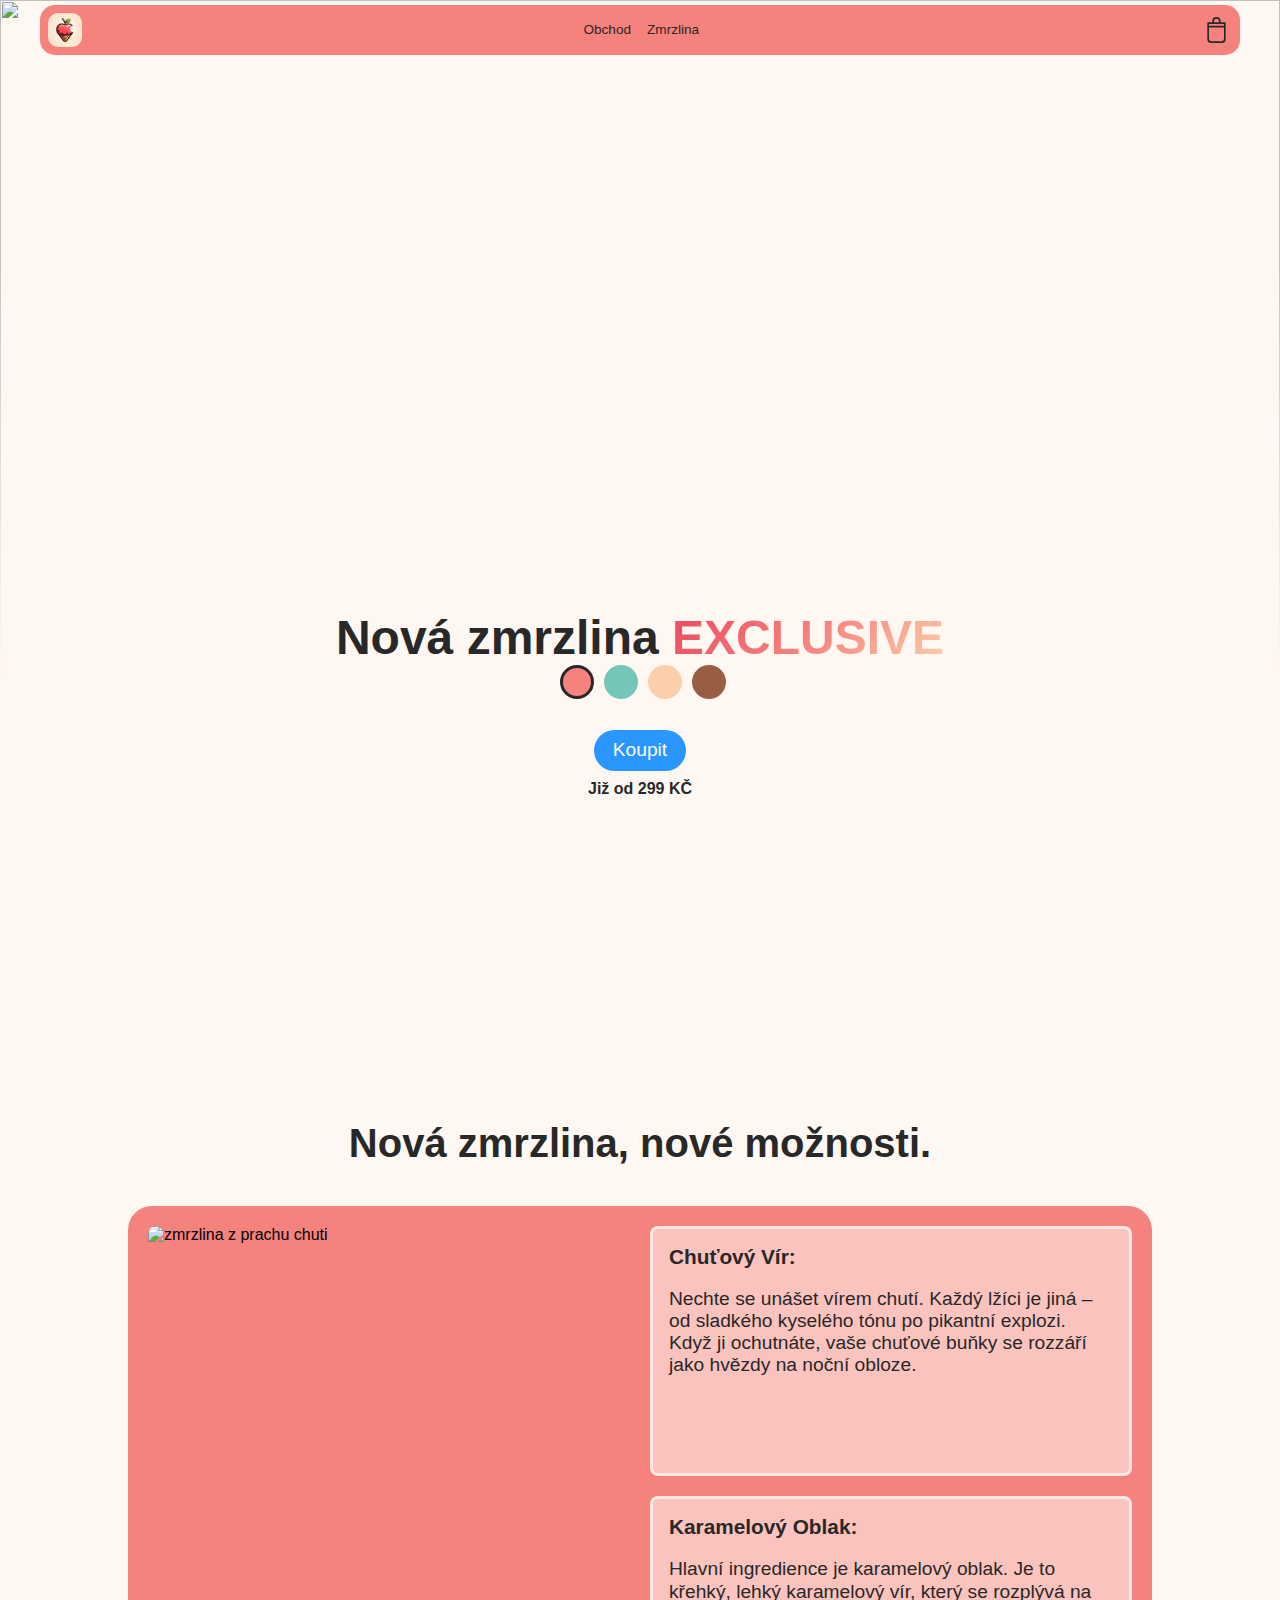
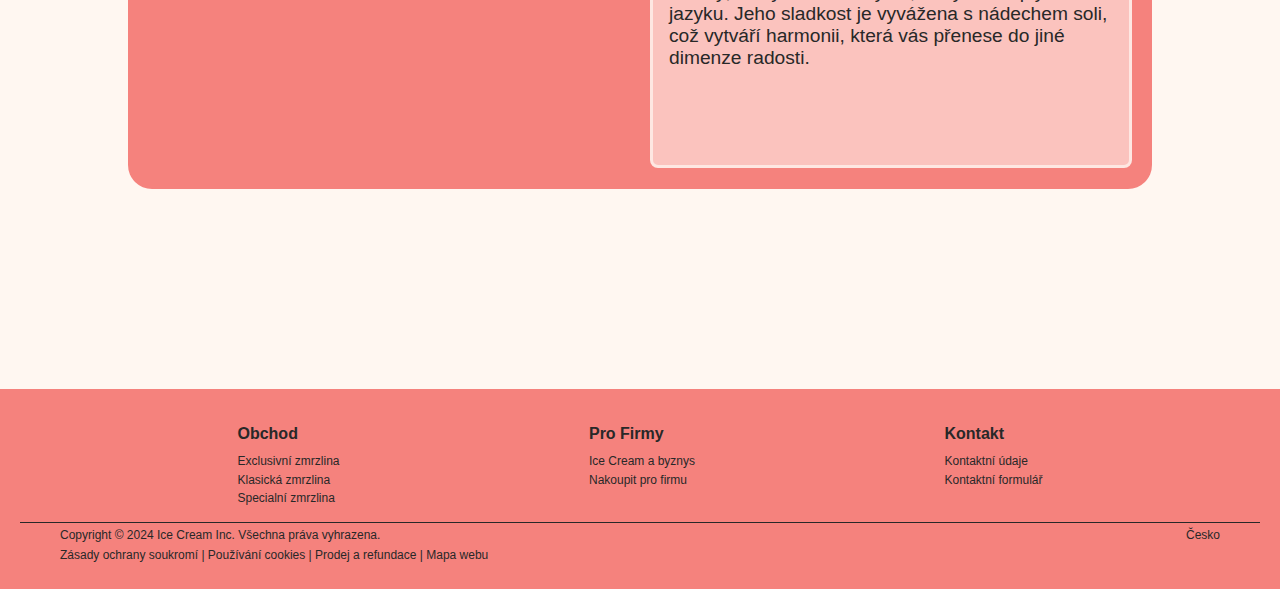
==== exclusive.html @ 35b0f3c0 "1.5" ====
<!DOCTYPE html>
<html lang="cs">
<head>
    <meta charset="UTF-8">
    <meta name="viewport" content="width=device-width, initial-scale=1.0">
    <title>Domů | Exclusive</title>

    <link rel="stylesheet" href="./style/normalize.css">
    <link rel="stylesheet" href="./style/my_normalize.css">
    <link rel="stylesheet" href="./style/typography.css">
    <link rel="stylesheet" href="./style/layout.css">
    <link rel="stylesheet" href="./style/colors.css">
    <link rel="stylesheet" href="./style/icons.css">
    <link rel="stylesheet" href="./style/landing.css">

</head>
<body>
    <nav>
        <menu>
            <li class="nav__li--1x1"><a href="index.html" class="logo">
                <img src="./imgs/logo.svg" alt="Logo">
            </a></li>
            <li class="menu__middle">
                <a class="btn" href="./obchod.html">Obchod</a>
                <a class="btn" href="#">Zmrzlina</a>
            </li>
            <li class="nav__li--1x1 nav__cart"><img src="./imgs/shopping-cart.svg" alt="Nákupní košík"></li>
        </menu>
    </nav>
    <header class="exclusive__header">
        <picture>
            <source srcset="./imgs/exclusive_jahoda.webp 600w, ./imgs/exclusive_jahoda_up.webp 1200w" type="image/webp">
            <source srcset="./imgs/exclusive_jahoda.jpg 600w" type="image/jpeg">
            <img class="exclusive__header__img img--responsive img--height exclusive__header__img--orange" src="./imgs/exclusive_jahoda_up.jpg">
        </picture>
        <picture>
            <source srcset="./imgs/exclusive_boruvka.webp 600w, ./imgs/exclusive_boruvka_up.webp 1200w" type="image/webp">
            <source srcset="./imgs/exclusive_boruvka.jpg 600w" type="image/jpeg">
            <img class="exclusive__header__img img--responsive img--height exclusive__header__img--blue" src="./imgs/exclusive_boruvka_up.jpg">
        </picture>
        <picture>
            <source srcset="./imgs/exclusive_v.webp 600w, ./imgs/exclusive_vanilka_up.webp 1200w" type="image/webp">
            <source srcset="./imgs/exclusive_vanilka.jpg 600w" type="image/jpeg">
            <img class="exclusive__header__img img--responsive img--height exclusive__header__img--yellow" src="./imgs/exclusive_vanilka_up.jpg">
        </picture>
        <picture>
            <source srcset="./imgs/exclusive_coko.webp 600w, ./imgs/exclusive_coko_up.webp 1200w" type="image/webp">
            <source srcset="./imgs/exclusive_coko.jpg 600w" type="image/jpeg">
            <img class="exclusive__header__img img--responsive img--height exclusive__header__img--brown" src="./imgs/exclusive_coko_up.jpg">
        </picture>
        <div class="exclusive__header__nadpis">
            <h1>Nová zmrzlina <strong class="strong--exlusive">EXCLUSIVE</strong></h1>
            <div class="collor-selector">
                <label class="exclusive__collor-selector__item">
                    <input class="input--hidden exclusive__collor-selector__selector" type="radio" name="color" value="orange" checked>
                    <span class="exclusive__collor-selector--collor exclusive__collor-selector--orange">Barva</span>
                </label>
                <label class="exclusive__collor-selector__item">
                    <input class="input--hidden exclusive__collor-selector__selector" type="radio" name="color" value="blue">
                    <span class="exclusive__collor-selector--collor exclusive__collor-selector--blue">Barva</span>
                </label>
                <label class="exclusive__collor-selector__item">
                    <input class="input--hidden exclusive__collor-selector__selector" type="radio" name="color" value="yellow">
                    <span class="exclusive__collor-selector--collor exclusive__collor-selector--yellow">Barva</span>
                </label>
                <label class="exclusive__collor-selector__item">
                    <input class="input--hidden exclusive__collor-selector__selector" type="radio" name="color" value="brown">
                    <span class="exclusive__collor-selector--collor exclusive__collor-selector--brown">Barva</span>
                </label>
            </div>
            <a class="btn btn--product" href="./obchod.html#exclusive">Koupit</a>
            <p><strong>Již od 299 KČ</strong></p>
        </div>
    </header>
    <main class="exclusive__main">
        <section class="exclusive__main__section">
            <h2 class="nadpis--center nadpis--2_5rem">Nová zmrzlina, nové možnosti.</h2>
            <div class="grid exclusive__section__grid">
                <picture class="grid-item--height2 exclusive__section__grid-item">
                    <source srcset="./imgs/flavor512.webp 1000w, ./imgs/flavor1K.webp 2000w" type="image/webp">
                    <source srcset="./imgs/flavor512.jpg 1000w" type="image/jpeg">
                    <img class="img--responsive img--height" src="./imgs/flavor1K.jpg" alt="zmrzlina z prachu chuti">
                </picture>
                <div class="exclusive__section__grid-item">
                    <h3>Chuťový Vír:</h3>
                    <p>Nechte se unášet vírem chutí. Každý lžíci je jiná – od sladkého kyselého tónu po pikantní explozi. Když ji ochutnáte, vaše chuťové buňky se rozzáří jako hvězdy na noční obloze.</p>
                </div>
                <div class="exclusive__section__grid-item">
                    <h3>Karamelový Oblak:</h3>
                    <p>Hlavní ingredience je karamelový oblak. Je to křehký, lehký karamelový vír, který se rozplývá na jazyku. Jeho sladkost je vyvážena s nádechem soli, což vytváří harmonii, která vás přenese do jiné dimenze radosti.</p>
                </div>
            </div>
        </section>
    </main>
    <footer>
        <div class="footer__menu">
            <ul class="footer__menu__list">
                <li><h4>Obchod</h4></li>
                <li><a href="./obchod.html#exclusive">Exclusivní zmrzlina</a></li>
                <li><a href="./obchod.html#klasika">Klasická zmrzlina</a></li>
                <li><a href="./obchod.html#special">Specialní zmrzlina</a></li>
            </ul>
            <ul class="footer__menu__list">
                <li><h4>Pro Firmy</h4></li>
                <li><a href="#">Ice Cream a byznys</a></li>
                <li><a href="#">Nakoupit pro firmu</a></li>
            </ul>
            <ul class="footer__menu__list">
                <li><h4>Kontakt</h4></li>
                <li><a href="./kontakt.html#kon-info">Kontaktní údaje</a></li>
                <li><a href="./kontakt.html#kon-folmular">Kontaktní formulář</a></li>
            </ul>
        </div>
        <div class="footer__bottom">
            <div>
                <p>Copyright © 2024 Ice Cream Inc. Všechna práva vyhrazena.</p>
                <p>Zásady ochrany soukromí  |  Používání cookies  |  Prodej a refundace  |  Mapa webu </p>
            </div>
            <div>
                <p>Česko</p>
            </div>
        </div>
    </footer>
</body>
</html>
---- style/typography.css ----
h1, .nadpis--hlavni {
    font-size: 3rem;
}

h2, .podnadpis, .nadpis{
    font-size: 1.75rem;
}

.nadpis--2_5rem {
    font-size: 2.5rem;
}

.nadpis, .nadpis--hlavni, .nadnadpis {
    font-weight: bold;
}

h4 {
    margin: 0em 0em 0.5em 0em;
    font-size: max(0.9rem, 16px);
}

nav a {
    font-size: 0.85rem;
}

.card__items h1, .card__items p{
    text-align: center;
}

.odkazy a{
    font-size: 1.2rem;
}

a.btn--product{
    font-size: 1.2rem;
}

a.btn--product + p{
    margin: 0;
}

footer a, footer p{
    font-size: max(0.7rem, 12px);
}

.exclusive__section__grid-item h3 {
    font-size: calc(130%);
}

.exclusive__section__grid-item p {
    font-size: calc(120%);
}


@media only screen and (max-width: 850px) {
    .nadpis--hlavni {
        font-size: 2.75rem;
    }

    .nadpis--hlavni + .podnadpis{
        font-size: 1.50rem;
    }

    .nadpis--2_5rem {
        font-size: 2rem;
    }

}

@media only screen and (max-width: 800px) {
    h1 {
        font-size: 2.75rem;
    }

    .nadpis {
        font-size: 1.75rem;
    }
    
    .podnadpis{
        font-size: 1.25rem;
    }
}

@media only screen and (max-width: 400px) {
    h1, .nadpis--hlavni {
        font-size: 2.25rem;
    }

    .nadpis {
        font-size: 1.60rem;
    }
    
    .podnadpis{
        font-size: 1.15rem;
    }

    .odkazy a{
        font-size: 1rem;
    }
}

@media only screen and (min-width: 1440px) {
    :root{
        font-size: calc(16px + 0.2vw);
    }
    .nadpis {
        font-size: 2.15rem;
    }
    .nadpis--shop {
        font-size: 1.60rem;
    }

}

@media only screen and (min-width: 2000px) {
    :root{
        font-size: calc(16px + 0.4vw);
    }

}
---- style/layout.css ----
body { 
    margin: 0px;
    display: grid;
    grid-template-columns: 1fr;
    gap: 1.25rem;
    overflow: visible;
}



/*--------------------Grid----------------------*/
.grid {
    display: grid;
    grid-template-columns: repeat(2, 1fr);
    gap: 1.25rem;
}

.grid-item--1x1, .grid-item--1x1 picture img{
    aspect-ratio: 1 / 1;
}

.grid-item--width2 {
    grid-column: span 2;
    height: 80vh;
    max-height: calc((100vw - 60px)/2);
}

.grid-item--height2 {
    grid-row: span 2;
}

@media only screen and (max-width: 800px) {
    .grid-item--width2 {
        max-height: calc((100vw - 60px)/1);
        height: 75vh;
    }

}

@media only screen and (max-width: 600px) {
    .grid {
        grid-template-columns: 1fr;
    }

    .grid-item--width2 {
        grid-column: span 1;
        height: 75vh;
        max-height: calc((100vw - 60px)*2);
    }

}



/*-----input--------*/
.input--hidden {
    display: none;
}



/*----------------a.btn------------------*/
a.btn {
    display: block;
}

a.btn--product{
    padding: 0.5em 1em;
    width: fit-content;
    border-radius: 1.5em;
    margin: 0.75em 0rem 0.5em 0rem;
}

.odkazy {
    display: flex;
    gap: 1em;
}



/*-------------------------------Nav-------------------------------*/

nav {
    background-color: var(--green);
    position: sticky;
    top: 5px;
    z-index: 10;
    border-radius: 15px;
    margin: 0px 2.5rem;
    height: 5vh;
    min-height: 50px;
    width: calc(100% - 80px);
}

menu {
    display: flex;
    justify-content: space-between;
    align-items: center;
    margin: 8px;
    padding: 0;
    height: calc(100% - 16px);
}

.menu__middle {
    display: flex;
    gap: 1em;
}

.nav__li--1x1 {
    height: 100%;
    aspect-ratio: 1/1;
    display: block;
}

.nav__li--1x1 img{
    height: 100%;
    border-radius: 10px;
}

.nav__cart{
    height: 75%;
    margin: 0.25%;
    cursor: pointer;
}

.nav__cart img{
    border-radius: 0px;
}

@media only screen and (min-width: 1440px) {
    nav {
        height: 6vh;
    }
}



/*------------------------FOOTER-----------------------------*/

footer p {
    margin: 0.5em 0em;
}

footer {
    background-color: var(--green);
    padding: 20px;
    display: flex;
    flex-direction: column;
}

.footer__menu {
    display: flex;
    justify-content: space-evenly;
    flex-wrap: wrap;
}

footer::before {
    content: "";
    width: 100%;
    height: 1px;
    background-color: var(--black);
    order: 1;
    
}

.footer__menu__list {
    margin: 1em 2em;
    padding: 0;
}

.footer__bottom {
    display: flex;
    justify-content: space-between;
    padding: 0px 40px;
    flex-wrap: wrap;
    order: 2;
}

.footer__line {
    content: "";
    width: 100%;
    height: 1px;
    background-color: var(--black);
}



/*-------------------------------Home Page-----------------------------*/

.card {
    position: relative;
    border-radius: 1.25rem;
    overflow: hidden;
}

.card__items {
    width: 100%;
    display: grid;
    grid-template-columns: 1fr;
    position: absolute;
    top: 5%;
    justify-items: center;
    gap: 0.5em;
}

.card__items--1x1 {
    left: 5%;
    width: 90%;
    height: 90%;
    align-content: space-between;
    justify-items: start;
}

.odkazy--right{
    justify-self: end;
}

.landing__header, .landing__header picture img {
    height: 80vh;
}

.swiper {
    width: 100%;
    max-height: 1200px;
  }

/*----Home-Gallery-----*/

.gallery{
    margin: 1em 0em 0em 0em;
    display: grid;
    gap: 1.25em
}

.gallery__slide {
    position: relative;
}

.gallery__btn {
    position: absolute;
    bottom: 20px;
    left: 20px;
    background-color: var(--yellow);
    padding: 0.75em;
    border-radius: 1.5em;
}

.gallery h2 {
    text-align: center;
}



/*----------------------------Shop-----------------------------*/

.shop__main--margin {
    margin: 0px 0px 0px max(20px, 4vw) ;
}

.shop section {
    margin-top: 60px;
    display: grid;
}

.nadpis--shop{
    display: inline;
}

.shop .swiper{
    max-height: calc((450px / 4) * 5);
    padding: 2em;
    width: calc(100% - 4em);
}

.shop__section__items .swiper-slide{
    flex-shrink: 1;
    width: auto;
}
    
.shop__section__item{
    display: grid;
    grid-template-columns: 1fr;
    grid-template-rows: 70% 30%;
    min-height: 260px;
    min-width: 208px;
    width: 20vw;
    max-width: 400px;
    aspect-ratio: 3/4;
    padding: 0.5em;
    border-radius: 20px;
    transition: all 0.2s;
    margin: 0em 1rem 0em 0em;
}

.shop__section__item--exclusive {
    grid-template-rows: 30% 70%;
    aspect-ratio: 4/5;
    min-width: 228px;
    width: 25vw;
    max-width: 400px;
}

.shop__section__item:hover {
    transform: scale(1.05);
}

.shop__item__img{
    border-radius: calc(20px - 0.5em);
}

.shop__section__item p, .shop__section__item h3 {
    margin: 0.5em 0em 0.5em 0em;
    text-align: center;
}



/*--------------------------------exclusive---------------------------*/
.exclusive__header{
    padding: 60vh 0vh 0vh 0vh;
    height: 30vh;
    width: 100%;
}

.exclusive__header__nadpis {
    margin: 0em 2rem;
    display: grid; 
    justify-items: center;
}

.exclusive__header__nadpis h1 {
    margin: 0px;
    text-align: center;
}

.exclusive__collor-selector__item{
    position: relative;
    aspect-ratio: 1;
    width: 1.75rem;
    cursor: pointer;
}

.exclusive__collor-selector--collor{
    position: absolute;
    font-size: 0;
    aspect-ratio: 1;
    width: 1.75rem;
    border-radius: 50%;
    top: 0;
    left: 0;
    border: 3px solid #28282800;
}

.exclusive__header__img {
    position: absolute;
    top: 0;
    object-position: center 20%;
    z-index: -2;
    opacity: 0;
    transition: all 0.5s;
}

.exclusive__header::before{
    content: "";
    position: absolute;
    top: 0;
    left: 0;
    width: 100%;
    height: 100%;
    background: linear-gradient(to bottom, rgba(255, 255, 255, 0), rgba(255, 255, 255, 0), #FFF7F180, var(--white), var(--white));
    z-index: -1;
}

.collor-selector {
    display: flex;
    gap: 1em;
    height: 50px;
    width: 100%;
    justify-content: center;
}

.exclusive__main {
    margin: 20vh 10vw;
}

.exclusive__section__grid {
    gap: 1.25em;
    height: calc(50vh + 4 * 1.25rem + 0.8rem);
    padding: 1.25rem;
    border-radius: 1.5rem;
    transition: all 0.5s;
}

.exclusive__section__grid-item{
    border-radius: 0.5rem;
    overflow: hidden;
    
}

.exclusive__section__grid div {
    height: calc(100% - 0.4rem - 2 * 1em);
    padding: 1em;
    background-color: var(--white-90);
    border: 0.2rem solid var(--white-ad);
    animation: slide-in linear forwards;
    animation-timeline: view();
    animation-range-start: cover;
    animation-range-end: 40vh;
}

@keyframes slide-in {
    from{
        transform: translateX(20%);
        opacity: 0.5;
    }
    to {
        transform: translateX(0%);
        opacity: 1;
    }
} 


@media only screen and (max-width: 800px) {
    .exclusive__section__grid {
        grid-template-columns: 1fr;
        gap: 1em;
        height: auto;
    }
}



/*-----------------------------Kontakt--------------------------*/
---- style/colors.css ----
:root {
    --white: #FFF7F1;
    --black: #282828;
    --blue: #74C7B8;
    --dark_blue: #2c6d61;
    --green: #9BB899;
    --yellow: #FCCEAA;
    --orange: #F5827D;
    --red: #EA4961;

    --brown: #975e44;
    --white-ad: #fff7f1ad;
    --white-90: #FFF7F190;

    --ex-theme: #F5827D;
}

html{
    font-family: Arial, Helvetica, sans-serif;
}

body { 
    background-color: var(--white);
}

h1, h2, h3, h4, p, a {
    color: var(--black);
}

.nadpis--semi-transparent{
    opacity: 0.5;
}

/*---Strong---*/

.strong--orange {
    color: var(--orange);
}

.strong--yellow {
    color: var(--yellow);
}

.strong--blue {
    color: var(--blue);
}

.strong--exlusive{
    background-image: linear-gradient(135deg, var(--red), var(--orange), var(--yellow));
    background-clip: text;
    -webkit-background-clip: text;
    color: transparent;
}

.strong--solid {
    opacity: 1;
}



/*----a-----*/
.odkazy a {
    color: #2997ff;
}


.odkazy a {
    background: 
      linear-gradient(to right, #2997ff, #0084ff);
    background-size: 0 0.09em;
    background-position: 0 100%;
    background-repeat: no-repeat;
    transition: background-size 300ms;
  }
  
  a:hover,
  a:focus {
    background-size: 100% 0.09em;
  }
/*
  .odkazy a:hover {
    text-decoration: underline;
}*/

/*------SHOP ---------*/
.shop__section__item--white {
    background-image: linear-gradient(135deg, #e8e5e5, #fafafa);
}
/*
.shop__section__item--strawberry {
    background-image: linear-gradient(135deg, , #EE3080,  #DE5D9C);
}

.shop__section__item--blueberry {
    background-image: linear-gradient(135deg, #2d81f7, #699edf);
}

.shop__section__item--vanilla {
    background-image: linear-gradient(135deg, #f9c57d, #f9df9c);
}*/

.shop__section__item--strawberry {
    background-image: linear-gradient(135deg, #ee3f88, #EE3080, #f892c3, #DE5D9C);
}

.shop__section__item--blueberry {
    background-image: linear-gradient(135deg, #3b8dff, #2d81f7, #91bcf0, #699edf);
}

.shop__section__item--vanilla {
    background-image: linear-gradient(135deg, #fcbb61, #f8b556, #f7e3af, #f9df9c);
}

.shop__section__item--chocolate {
    background-image: linear-gradient(135deg, #925043, #85473a, #96725c, #9c7a66);
}

.shop__section__item {
    box-shadow: 0px 0px 0.5rem -2px #2828288c;
}

.shop__section__item:hover {
    box-shadow: 0px 2px 0.5rem 2px #2828288c;
}

/*-------product-----*/

a.btn--product{
    background-color: #2997ff;
    color: var(--white);
}

a.btn--product:hover{
    background-color: #4aa5fb;
}

/*-------exclusive-----*/
nav, footer {
    transition: all 0.5s;
}


.exclusive__collor-selector--orange {
    background-color: var(--orange);
}
.exclusive__collor-selector--blue {
    background-color: var(--blue);
}
.exclusive__collor-selector--yellow {
    background-color: var(--yellow);
}
.exclusive__collor-selector--brown {
    background-color: var(--brown);
}

/*
body:has(.exclusive__collor-selector__selector[value="orange"]:checked) nav, body:has(.exclusive__collor-selector__selector[value="orange"]:checked) footer{
    background-color: var(--orange);
}
body:has(.exclusive__collor-selector__selector[value="blue"]:checked) nav, body:has(.exclusive__collor-selector__selector[value="blue"]:checked) footer{
    background-color: var(--blue);
}
body:has(.exclusive__collor-selector__selector[value="yellow"]:checked) nav, body:has(.exclusive__collor-selector__selector[value="yellow"]:checked) footer{
    background-color: var(--yellow);
}
body:has(.exclusive__collor-selector__selector[value="brown"]:checked) nav, body:has(.exclusive__collor-selector__selector[value="brown"]:checked) footer{
    background-color: var(--brown);
}*/

:root:has(.exclusive__collor-selector__selector[value="orange"]:checked){
    --ex-theme: var(--orange);
}
:root:has(.exclusive__collor-selector__selector[value="blue"]:checked){
    --ex-theme: var(--blue);
}
:root:has(.exclusive__collor-selector__selector[value="yellow"]:checked){
    --ex-theme: var(--yellow);
}
:root:has(.exclusive__collor-selector__selector[value="brown"]:checked){
    --ex-theme: var(--brown);
}

body:has(.exclusive__collor-selector__selector:checked) nav, body:has(.exclusive__collor-selector__selector:checked) footer{
    background-color: var(--ex-theme);
}


body:has(.exclusive__collor-selector__selector[value="orange"]:checked) .exclusive__header__img--orange{
    opacity: 1;
}
body:has(.exclusive__collor-selector__selector[value="blue"]:checked) .exclusive__header__img--blue{
    opacity: 1;
}
body:has(.exclusive__collor-selector__selector[value="yellow"]:checked) .exclusive__header__img--yellow{
    opacity: 1;
}
body:has(.exclusive__collor-selector__selector[value="brown"]:checked) .exclusive__header__img--brown{
    opacity: 1;
}

.exclusive__collor-selector__selector:checked + span {
    border-color: var(--black);
}

.exclusive__header{
    background-repeat: no-repeat;
    background-position: center 25%;
    background-size: cover;
}

.exclusive__section__grid {
    background-color: var(--ex-theme);
}
/*
body:has(.exclusive__collor-selector__selector[value="orange"]:checked) .exclusive__header{
    background-image: linear-gradient(to bottom, #fff7f100, #fff7f100, #fff7f100, #fcd8d8), url('../imgs/exclusive_jahoda.jpg');
}
body:has(.exclusive__collor-selector__selector[value="blue"]:checked) .exclusive__header{
    background-image: linear-gradient(to bottom, #fff7f100, #fff7f100, #fff7f100, #FFF7F1), url('../imgs/exclusive_boruvka.jpg');
}
body:has(.exclusive__collor-selector__selector[value="yellow"]:checked) .exclusive__header{
    background-image: linear-gradient(to bottom, #fff7f100, #fff7f100, #fff7f100, #FFF7F1), url('../imgs/exclusive_vanilka.jpg');
}*/



/*----Swiper------*/

.swiper-button-next, .swiper-button-prev {
    color: var(--black);
}

.swiper-pagination-bullet-active{
    background-color: #282828;
}
---- style/icons.css ----
@font-face {
    font-family: 'icomoon';
    src:  url('fonts/icomoon.eot?rqzqsc');
    src:  url('fonts/icomoon.eot?rqzqsc#iefix') format('embedded-opentype'),
      url('fonts/icomoon.ttf?rqzqsc') format('truetype'),
      url('fonts/icomoon.woff?rqzqsc') format('woff'),
      url('fonts/icomoon.svg?rqzqsc#icomoon') format('svg');
    font-weight: normal;
    font-style: normal;
    font-display: block;
  }
  
  [class^="icon-"], [class*=" icon-"] {
    /* use !important to prevent issues with browser extensions that change fonts */
    font-family: 'icomoon' !important;
    speak: never;
    font-style: normal;
    font-weight: normal;
    font-variant: normal;
    text-transform: none;
    line-height: 1;
  
    /* Better Font Rendering =========== */
    -webkit-font-smoothing: antialiased;
    -moz-osx-font-smoothing: grayscale;
  }
  
  .icon-chevron-down:before {
    content: "\e900";
  }
  .icon-chevron-left:before {
    content: "\e902";
  }
  .icon-chevron-right::after{
    content: "\e903";
  }
  .icon-chevron-up:before {
    content: "\e904";
  }
  .icon-chevron-with-circle-down:before {
    content: "\e905";
  }
  .icon-chevron-with-circle-left:before {
    content: "\e906";
  }
  .icon-chevron-with-circle-right:before {
    content: "\e907";
  }
  .icon-chevron-with-circle-up:before {
    content: "\e908";
  }
  .icon-align-center:before {
    content: "\e909";
  }
  .icon-align-justify:before {
    content: "\e90a";
  }
  .icon-align-left:before {
    content: "\e90b";
  }
  .icon-arrow-down:before {
    content: "\e90c";
  }
  .icon-arrow-down-circle:before {
    content: "\e90d";
  }
  .icon-arrow-down-left:before {
    content: "\e90e";
  }
  .icon-arrow-down-right:before {
    content: "\e90f";
  }
  .icon-arrow-left:before {
    content: "\e910";
  }
  .icon-arrow-left-circle:before {
    content: "\e911";
  }
  .icon-arrow-right:before {
    content: "\e912";
  }
  .icon-arrow-right-circle:before {
    content: "\e913";
  }
  .icon-arrow-up:before {
    content: "\e914";
  }
  .icon-arrow-up-circle:before {
    content: "\e915";
  }
  .icon-arrow-up-left:before {
    content: "\e916";
  }
  .icon-arrow-up-right:before {
    content: "\e917";
  }
  .icon-at-sign:before {
    content: "\e918";
  }
  .icon-chevron-down1:before {
    content: "\e919";
  }
  .icon-chevron-left1:before {
    content: "\e91a";
  }
  .icon-chevron-right1:before{
    content: "\e91b";
  }
  .icon-chevron-up1:before {
    content: "\e91c";
  }
  .icon-grid:before {
    content: "\e91d";
  }
  .icon-list:before {
    content: "\e91e";
  }
  .icon-loader:before {
    content: "\e91f";
  }
  .icon-lock:before {
    content: "\e920";
  }
  .icon-phone:before {
    content: "\e921";
  }
  .icon-plus:before {
    content: "\e922";
  }
  .icon-plus-circle:before {
    content: "\e923";
  }
  .icon-rotate-cw:before {
    content: "\e924";
  }
  .icon-thumbs-down:before {
    content: "\e925";
  }
  .icon-thumbs-up:before {
    content: "\e926";
  }
  .icon-unlock:before {
    content: "\e927";
  }
  .icon-upload:before {
    content: "\e928";
  }
  .icon-x-circle:before {
    content: "\e929";
  }
  .icon-cheveron-right:before {
    content: "\e901";
  }

  .odkazy a::after, .gallery__btn::after {
    font-family: 'icomoon' !important;
    content: "\e91b";
  }
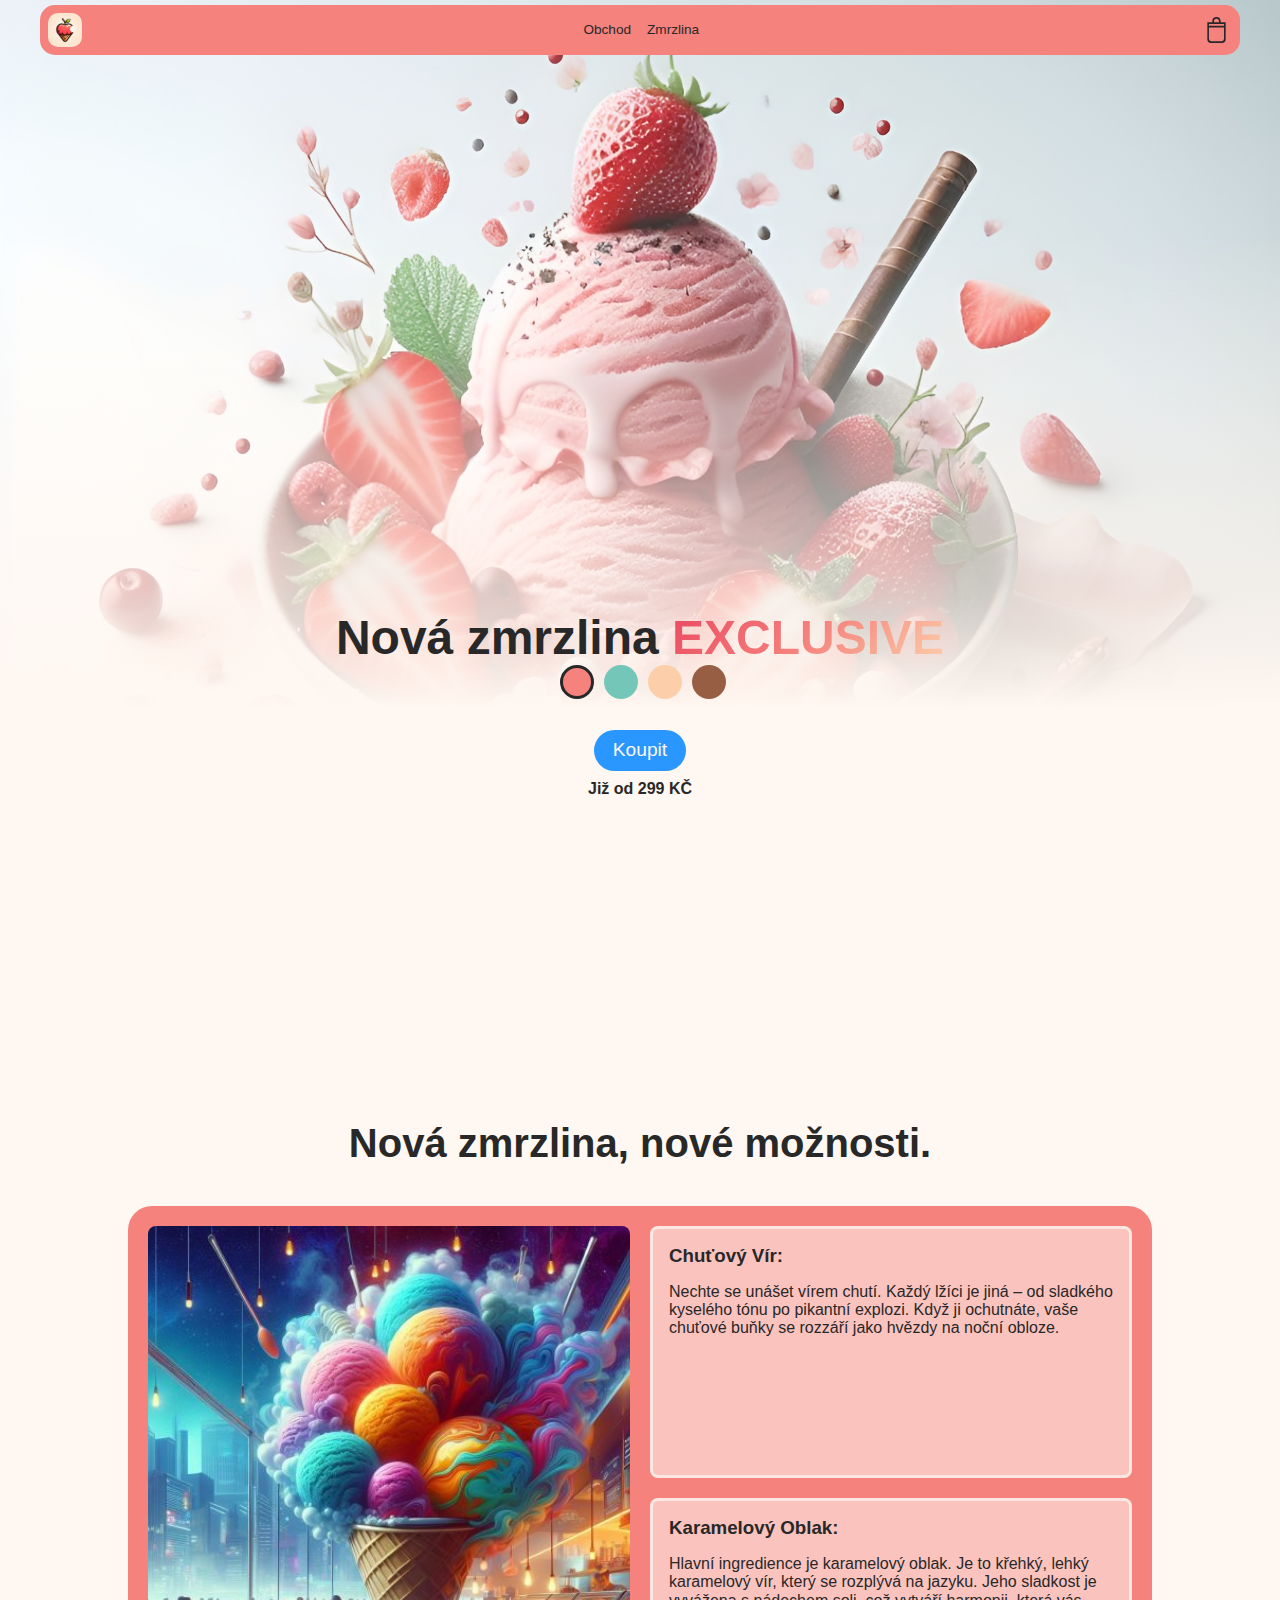
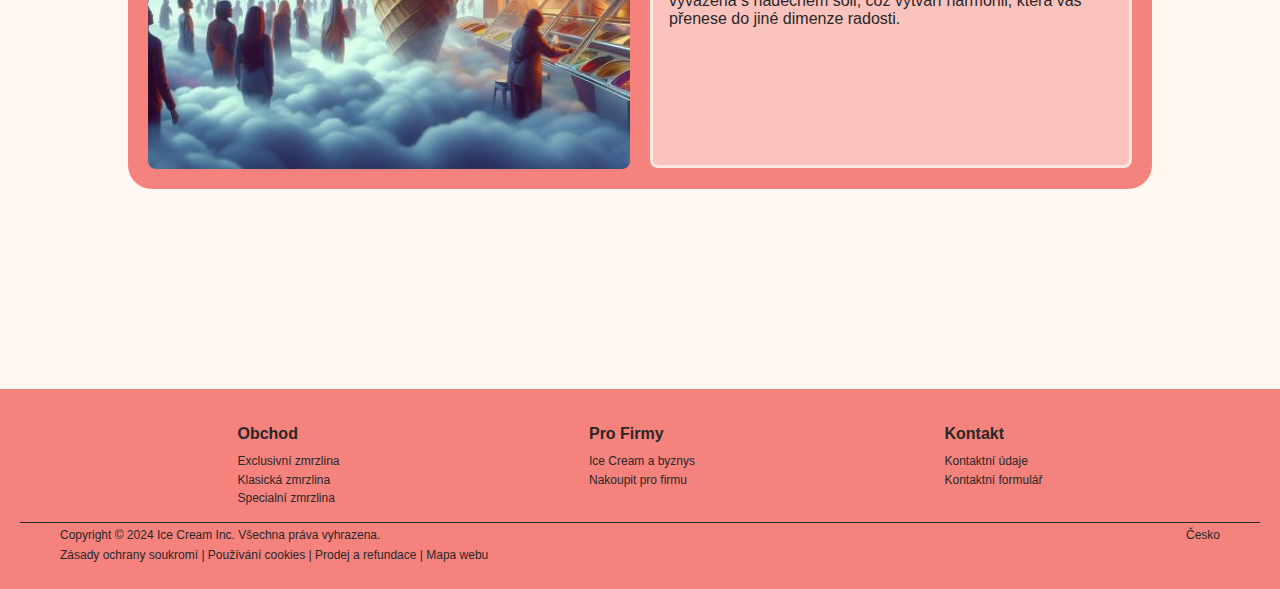
==== commit c1722d18: "1.8" ====
--- a/exclusive.html
+++ b/exclusive.html
@@ -29,24 +29,24 @@
     </nav>
     <header class="exclusive__header">
         <picture>
-            <source srcset="./imgs/exclusive_jahoda.webp 600w, ./imgs/exclusive_jahoda_up.webp 1200w" type="image/webp">
-            <source srcset="./imgs/exclusive_jahoda.jpg 600w" type="image/jpeg">
-            <img class="exclusive__header__img img--responsive img--height exclusive__header__img--orange" src="./imgs/exclusive_jahoda_up.jpg">
+            <source srcset="./imgs/exclusive_jahoda.webp 600w, ./imgs/exclusive_jahoda_up.webp 1200w" type="image/webp" sizes="100vw">
+            <source srcset="./imgs/exclusive_jahoda.jpg 600w" type="image/jpeg" sizes="100vw">
+            <img class="exclusive__header__img img--responsive img--height exclusive__header__img--orange" alt="exclusivní zmrzlina na talířku" src="./imgs/exclusive_jahoda_up.jpg">
         </picture>
         <picture>
-            <source srcset="./imgs/exclusive_boruvka.webp 600w, ./imgs/exclusive_boruvka_up.webp 1200w" type="image/webp">
-            <source srcset="./imgs/exclusive_boruvka.jpg 600w" type="image/jpeg">
-            <img class="exclusive__header__img img--responsive img--height exclusive__header__img--blue" src="./imgs/exclusive_boruvka_up.jpg">
+            <source srcset="./imgs/exclusive_boruvka.webp 600w, ./imgs/exclusive_boruvka_up.webp 1200w" type="image/webp" sizes="100vw">
+            <source srcset="./imgs/exclusive_boruvka.jpg 600w" type="image/jpeg" sizes="100vw">
+            <img class="exclusive__header__img img--responsive img--height exclusive__header__img--blue" alt="exclusivní zmrzlina na talířku" src="./imgs/exclusive_boruvka_up.jpg">
         </picture>
         <picture>
-            <source srcset="./imgs/exclusive_v.webp 600w, ./imgs/exclusive_vanilka_up.webp 1200w" type="image/webp">
-            <source srcset="./imgs/exclusive_vanilka.jpg 600w" type="image/jpeg">
-            <img class="exclusive__header__img img--responsive img--height exclusive__header__img--yellow" src="./imgs/exclusive_vanilka_up.jpg">
+            <source srcset="./imgs/exclusive_v.webp 600w, ./imgs/exclusive_vanilka_up.webp 1200w" type="image/webp" sizes="100vw">
+            <source srcset="./imgs/exclusive_vanilka.jpg 600w" type="image/jpeg" sizes="100vw">
+            <img class="exclusive__header__img img--responsive img--height exclusive__header__img--yellow" alt="exclusivní zmrzlina na talířku" src="./imgs/exclusive_vanilka_up.jpg">
         </picture>
         <picture>
-            <source srcset="./imgs/exclusive_coko.webp 600w, ./imgs/exclusive_coko_up.webp 1200w" type="image/webp">
-            <source srcset="./imgs/exclusive_coko.jpg 600w" type="image/jpeg">
-            <img class="exclusive__header__img img--responsive img--height exclusive__header__img--brown" src="./imgs/exclusive_coko_up.jpg">
+            <source srcset="./imgs/exclusive_coko.webp 600w, ./imgs/exclusive_coko_up.webp 1200w" type="image/webp" sizes="100vw">
+            <source srcset="./imgs/exclusive_coko.jpg 600w" type="image/jpeg" sizes="100vw">
+            <img class="exclusive__header__img img--responsive img--height exclusive__header__img--brown" alt="exclusivní zmrzlina na talířku" src="./imgs/exclusive_coko_up.jpg">
         </picture>
         <div class="exclusive__header__nadpis">
             <h1>Nová zmrzlina <strong class="strong--exlusive">EXCLUSIVE</strong></h1>
@@ -77,8 +77,8 @@
             <h2 class="nadpis--center nadpis--2_5rem">Nová zmrzlina, nové možnosti.</h2>
             <div class="grid exclusive__section__grid">
                 <picture class="grid-item--height2 exclusive__section__grid-item">
-                    <source srcset="./imgs/flavor512.webp 1000w, ./imgs/flavor1K.webp 2000w" type="image/webp">
-                    <source srcset="./imgs/flavor512.jpg 1000w" type="image/jpeg">
+                    <source srcset="./imgs/flavor512.webp 1000w, ./imgs/flavor1K.webp 2000w" type="image/webp" sizes="70vw">
+                    <source srcset="./imgs/flavor512.jpg 1000w" type="image/jpeg" sizes="70vw">
                     <img class="img--responsive img--height" src="./imgs/flavor1K.jpg" alt="zmrzlina z prachu chuti">
                 </picture>
                 <div class="exclusive__section__grid-item">
@@ -122,4 +122,4 @@
         </div>
     </footer>
 </body>
-</html>+</html>
--- a/style/typography.css
+++ b/style/typography.css
@@ -6,11 +6,12 @@
     font-size: 1.75rem;
 }
 
+
 .nadpis--2_5rem {
     font-size: 2.5rem;
 }
 
-.nadpis, .nadpis--hlavni, .nadnadpis {
+.nadpis, .nadpis--hlavni, .nadnadpis, .text--bold {
     font-weight: bold;
 }
 
@@ -39,16 +40,8 @@
     margin: 0;
 }
 
-footer a, footer p{
-    font-size: max(0.7rem, 12px);
-}
-
-.exclusive__section__grid-item h3 {
-    font-size: calc(130%);
-}
-
-.exclusive__section__grid-item p {
-    font-size: calc(120%);
+.kontakt-table th {
+    text-align: end;
 }
 
 
@@ -110,6 +103,18 @@
         font-size: 1.60rem;
     }
 
+    .kontakt-container {
+        font-size: 1.25rem;
+    }
+
+    h3 {
+        font-size: 1.4rem;
+    }
+
+    p {
+        font-size: 1.1rem;
+    }
+
 }
 
 @media only screen and (min-width: 2000px) {
@@ -117,5 +122,19 @@
         font-size: calc(16px + 0.4vw);
     }
 
+    .kontakt-container form input, .kontakt-container form textarea{
+        font-size: 1.25rem;
+    }
+    h3 {
+        font-size: 1.3rem;
+    }
+
+    p {
+        font-size: 1.2rem;
+    }
+
 }
 
+footer a, footer p{
+    font-size: max(0.7rem, 12px);
+}--- a/style/layout.css
+++ b/style/layout.css
@@ -13,6 +13,11 @@
     display: grid;
     grid-template-columns: repeat(2, 1fr);
     gap: 1.25rem;
+}
+
+.grid--one-col {
+    grid-template-columns: 1fr;
+    gap: 1rem;
 }
 
 .grid-item--1x1, .grid-item--1x1 picture img{
@@ -337,7 +342,6 @@
     position: relative;
     aspect-ratio: 1;
     width: 1.75rem;
-    cursor: pointer;
 }
 
 .exclusive__collor-selector--collor{
@@ -349,6 +353,7 @@
     top: 0;
     left: 0;
     border: 3px solid #28282800;
+    cursor: pointer;
 }
 
 .exclusive__header__img {
@@ -366,7 +371,7 @@
     top: 0;
     left: 0;
     width: 100%;
-    height: 100%;
+    height: 105%;
     background: linear-gradient(to bottom, rgba(255, 255, 255, 0), rgba(255, 255, 255, 0), #FFF7F180, var(--white), var(--white));
     z-index: -1;
 }
@@ -405,7 +410,7 @@
     animation: slide-in linear forwards;
     animation-timeline: view();
     animation-range-start: cover;
-    animation-range-end: 40vh;
+    animation-range-end: 50vh;
 }
 
 @keyframes slide-in {
@@ -432,3 +437,27 @@
 
 /*-----------------------------Kontakt--------------------------*/
 
+.kontakt-container {
+    padding: 0rem 1.75rem 1.75rem 1.75rem;
+}
+
+.kontakt-form, .kontakt-table {
+    width: 100%;
+    justify-items: center;
+}
+
+.kontakt-form input, .kontakt-form textarea{
+    width: calc(100% - 1.5em);
+    max-width: 25rem;
+    padding: 0.75em;
+    border-radius: 1rem;
+    border: none;
+}
+
+.kontakt-form .form-submit{
+    width: 100%;
+    max-width: 26.25rem;
+}
+
+
+
--- a/style/colors.css
+++ b/style/colors.css
@@ -153,19 +153,6 @@
     background-color: var(--brown);
 }
 
-/*
-body:has(.exclusive__collor-selector__selector[value="orange"]:checked) nav, body:has(.exclusive__collor-selector__selector[value="orange"]:checked) footer{
-    background-color: var(--orange);
-}
-body:has(.exclusive__collor-selector__selector[value="blue"]:checked) nav, body:has(.exclusive__collor-selector__selector[value="blue"]:checked) footer{
-    background-color: var(--blue);
-}
-body:has(.exclusive__collor-selector__selector[value="yellow"]:checked) nav, body:has(.exclusive__collor-selector__selector[value="yellow"]:checked) footer{
-    background-color: var(--yellow);
-}
-body:has(.exclusive__collor-selector__selector[value="brown"]:checked) nav, body:has(.exclusive__collor-selector__selector[value="brown"]:checked) footer{
-    background-color: var(--brown);
-}*/
 
 :root:has(.exclusive__collor-selector__selector[value="orange"]:checked){
     --ex-theme: var(--orange);
@@ -211,16 +198,6 @@
 .exclusive__section__grid {
     background-color: var(--ex-theme);
 }
-/*
-body:has(.exclusive__collor-selector__selector[value="orange"]:checked) .exclusive__header{
-    background-image: linear-gradient(to bottom, #fff7f100, #fff7f100, #fff7f100, #fcd8d8), url('../imgs/exclusive_jahoda.jpg');
-}
-body:has(.exclusive__collor-selector__selector[value="blue"]:checked) .exclusive__header{
-    background-image: linear-gradient(to bottom, #fff7f100, #fff7f100, #fff7f100, #FFF7F1), url('../imgs/exclusive_boruvka.jpg');
-}
-body:has(.exclusive__collor-selector__selector[value="yellow"]:checked) .exclusive__header{
-    background-image: linear-gradient(to bottom, #fff7f100, #fff7f100, #fff7f100, #FFF7F1), url('../imgs/exclusive_vanilka.jpg');
-}*/
 
 
 
@@ -232,4 +209,14 @@
 
 .swiper-pagination-bullet-active{
     background-color: #282828;
+}
+
+/*---------Kontakt--------------*/
+
+.kontakt-form input, .kontakt-form textarea {
+    background-color: var(--blue);
+}
+
+.kontakt-form .form-submit {
+    background-color: var(--orange);
 }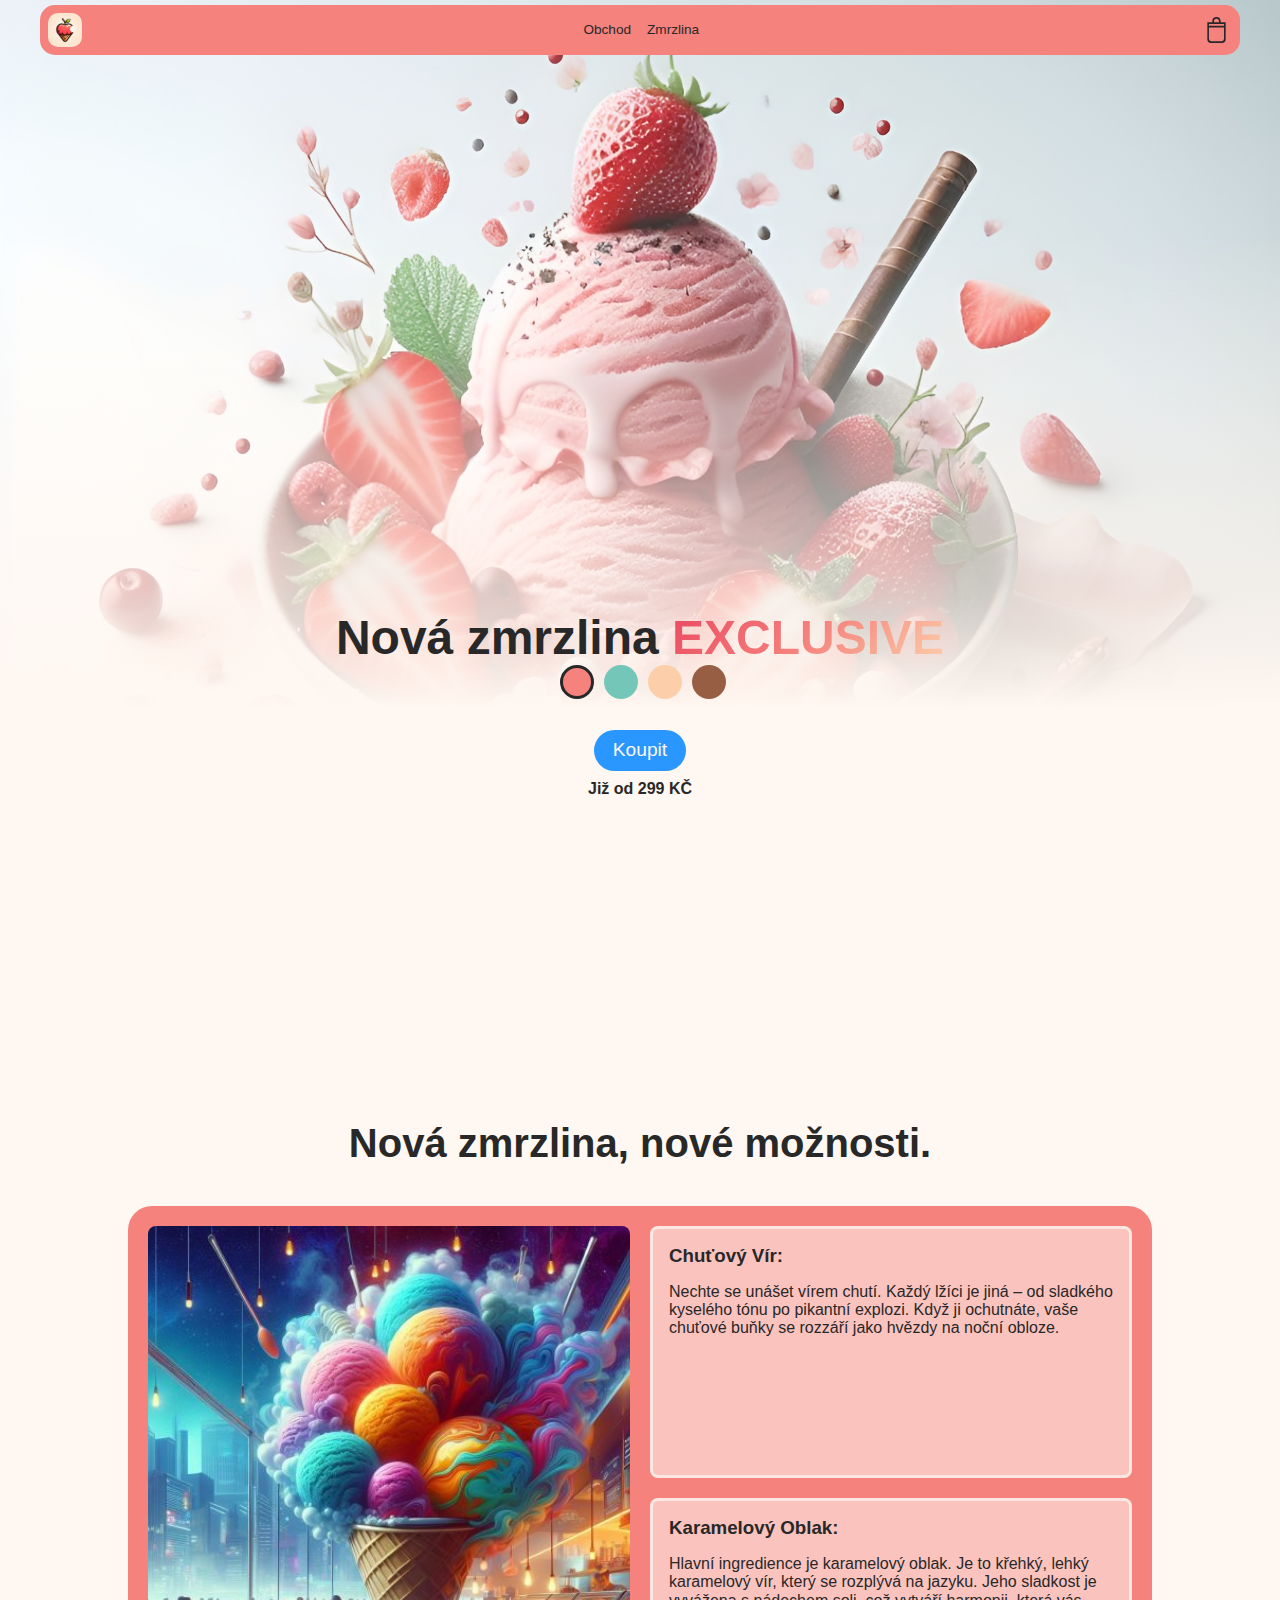
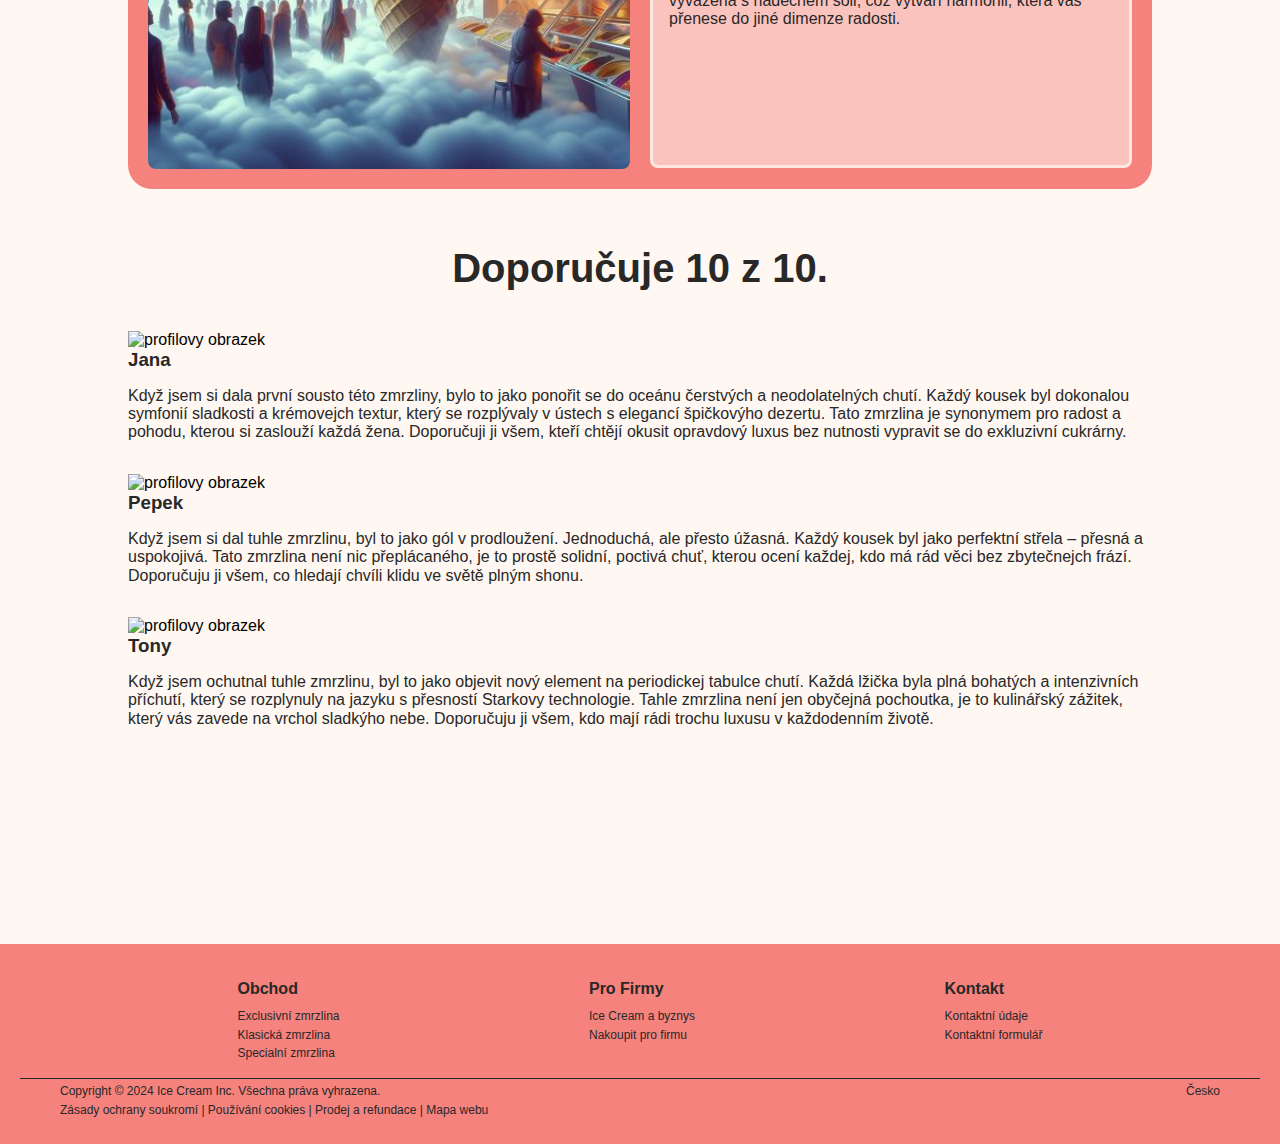
==== commit abcf3ddd: "2.0 - Still Got the Blues" ====
--- a/exclusive.html
+++ b/exclusive.html
@@ -4,6 +4,7 @@
     <meta charset="UTF-8">
     <meta name="viewport" content="width=device-width, initial-scale=1.0">
     <title>Domů | Exclusive</title>
+    <link rel="shortcut icon" href="./imgs/favicon.ico" type="image/x-icon">
 
     <link rel="stylesheet" href="./style/normalize.css">
     <link rel="stylesheet" href="./style/my_normalize.css">
@@ -11,11 +12,10 @@
     <link rel="stylesheet" href="./style/layout.css">
     <link rel="stylesheet" href="./style/colors.css">
     <link rel="stylesheet" href="./style/icons.css">
-    <link rel="stylesheet" href="./style/landing.css">
 
 </head>
-<body>
-    <nav>
+<body class="collor-theme-exclusive">
+    <nav class="theme-collor">
         <menu>
             <li class="nav__li--1x1"><a href="index.html" class="logo">
                 <img src="./imgs/logo.svg" alt="Logo">
@@ -72,10 +72,10 @@
             <p><strong>Již od 299 KČ</strong></p>
         </div>
     </header>
-    <main class="exclusive__main">
+    <main class="exclusive__main grid grid--one-col">
         <section class="exclusive__main__section">
             <h2 class="nadpis--center nadpis--2_5rem">Nová zmrzlina, nové možnosti.</h2>
-            <div class="grid exclusive__section__grid">
+            <div class="grid exclusive__section__grid theme-collor">
                 <picture class="grid-item--height2 exclusive__section__grid-item">
                     <source srcset="./imgs/flavor512.webp 1000w, ./imgs/flavor1K.webp 2000w" type="image/webp" sizes="70vw">
                     <source srcset="./imgs/flavor512.jpg 1000w" type="image/jpeg" sizes="70vw">
@@ -91,8 +91,46 @@
                 </div>
             </div>
         </section>
+        <section class="exclusive__main__section exclusive__reviews">
+            <h2 class="nadpis--center nadpis--2_5rem">Doporučuje 10 z 10.</h2>
+            <div class="grid grid--one-col">
+                <div class="theme-collor exclusive__review ">
+                    <div class="exclusive__item--white-card exclusive__review-inside">
+                        <picture>
+                            <img class="exclusive__review__profile-pic img--responsive" alt="profilovy obrazek" src="./imgs/prof_pic_jana_450.jpg">
+                        </picture>
+                        <div>
+                            <h3>Jana</h3>
+                            <p>Když jsem si dala první sousto této zmrzliny, bylo to jako ponořit se do oceánu čerstvých a neodolatelných chutí. Každý kousek byl dokonalou symfonií sladkosti a krémovejch textur, který se rozplývaly v ústech s elegancí špičkovýho dezertu. Tato zmrzlina je synonymem pro radost a pohodu, kterou si zaslouží každá žena. Doporučuji ji všem, kteří chtějí okusit opravdový luxus bez nutnosti vypravit se do exkluzivní cukrárny.</p>
+                        </div>
+                    </div>
+                </div>
+                <div class="theme-collor exclusive__review ">
+                    <div class="exclusive__item--white-card exclusive__review-inside exclusive__review-inside--switched">
+                        <picture>
+                            <img class="exclusive__review__profile-pic img--responsive" alt="profilovy obrazek" src="./imgs/prof_pic_450.jpg">
+                        </picture>
+                        <div>
+                            <h3>Pepek</h3>
+                            <p>Když jsem si dal tuhle zmrzlinu, byl to jako gól v prodloužení. Jednoduchá, ale přesto úžasná. Každý kousek byl jako perfektní střela – přesná a uspokojivá. Tato zmrzlina není nic přeplácaného, je to prostě solidní, poctivá chuť, kterou ocení každej, kdo má rád věci bez zbytečnejch frází. Doporučuju ji všem, co hledají chvíli klidu ve světě plným shonu.</p>
+                        </div>
+                    </div>
+                </div>
+                <div class="theme-collor exclusive__review ">
+                    <div class="exclusive__item--white-card exclusive__review-inside">
+                        <picture>
+                            <img class="exclusive__review__profile-pic img--responsive" alt="profilovy obrazek" src="./imgs/profile_pic_tony_450.jpg">
+                        </picture>
+                        <div>
+                            <h3>Tony</h3>
+                            <p>Když jsem ochutnal tuhle zmrzlinu, byl to jako objevit nový element na periodickej tabulce chutí. Každá lžička byla plná bohatých a intenzivních příchutí, který se rozplynuly na jazyku s přesností Starkovy technologie. Tahle zmrzlina není jen obyčejná pochoutka, je to kulinářský zážitek, který vás zavede na vrchol sladkýho nebe. Doporučuju ji všem, kdo mají rádi trochu luxusu v každodenním životě.</p>
+                        </div>
+                    </div>
+                </div>
+            </div>
+        </section>
     </main>
-    <footer>
+    <footer class="theme-collor">
         <div class="footer__menu">
             <ul class="footer__menu__list">
                 <li><h4>Obchod</h4></li>
--- a/style/colors.css
+++ b/style/colors.css
@@ -167,7 +167,7 @@
     --ex-theme: var(--brown);
 }
 
-body:has(.exclusive__collor-selector__selector:checked) nav, body:has(.exclusive__collor-selector__selector:checked) footer{
+.collor-theme-exclusive nav, .collor-theme-exclusive footer{
     background-color: var(--ex-theme);
 }
 
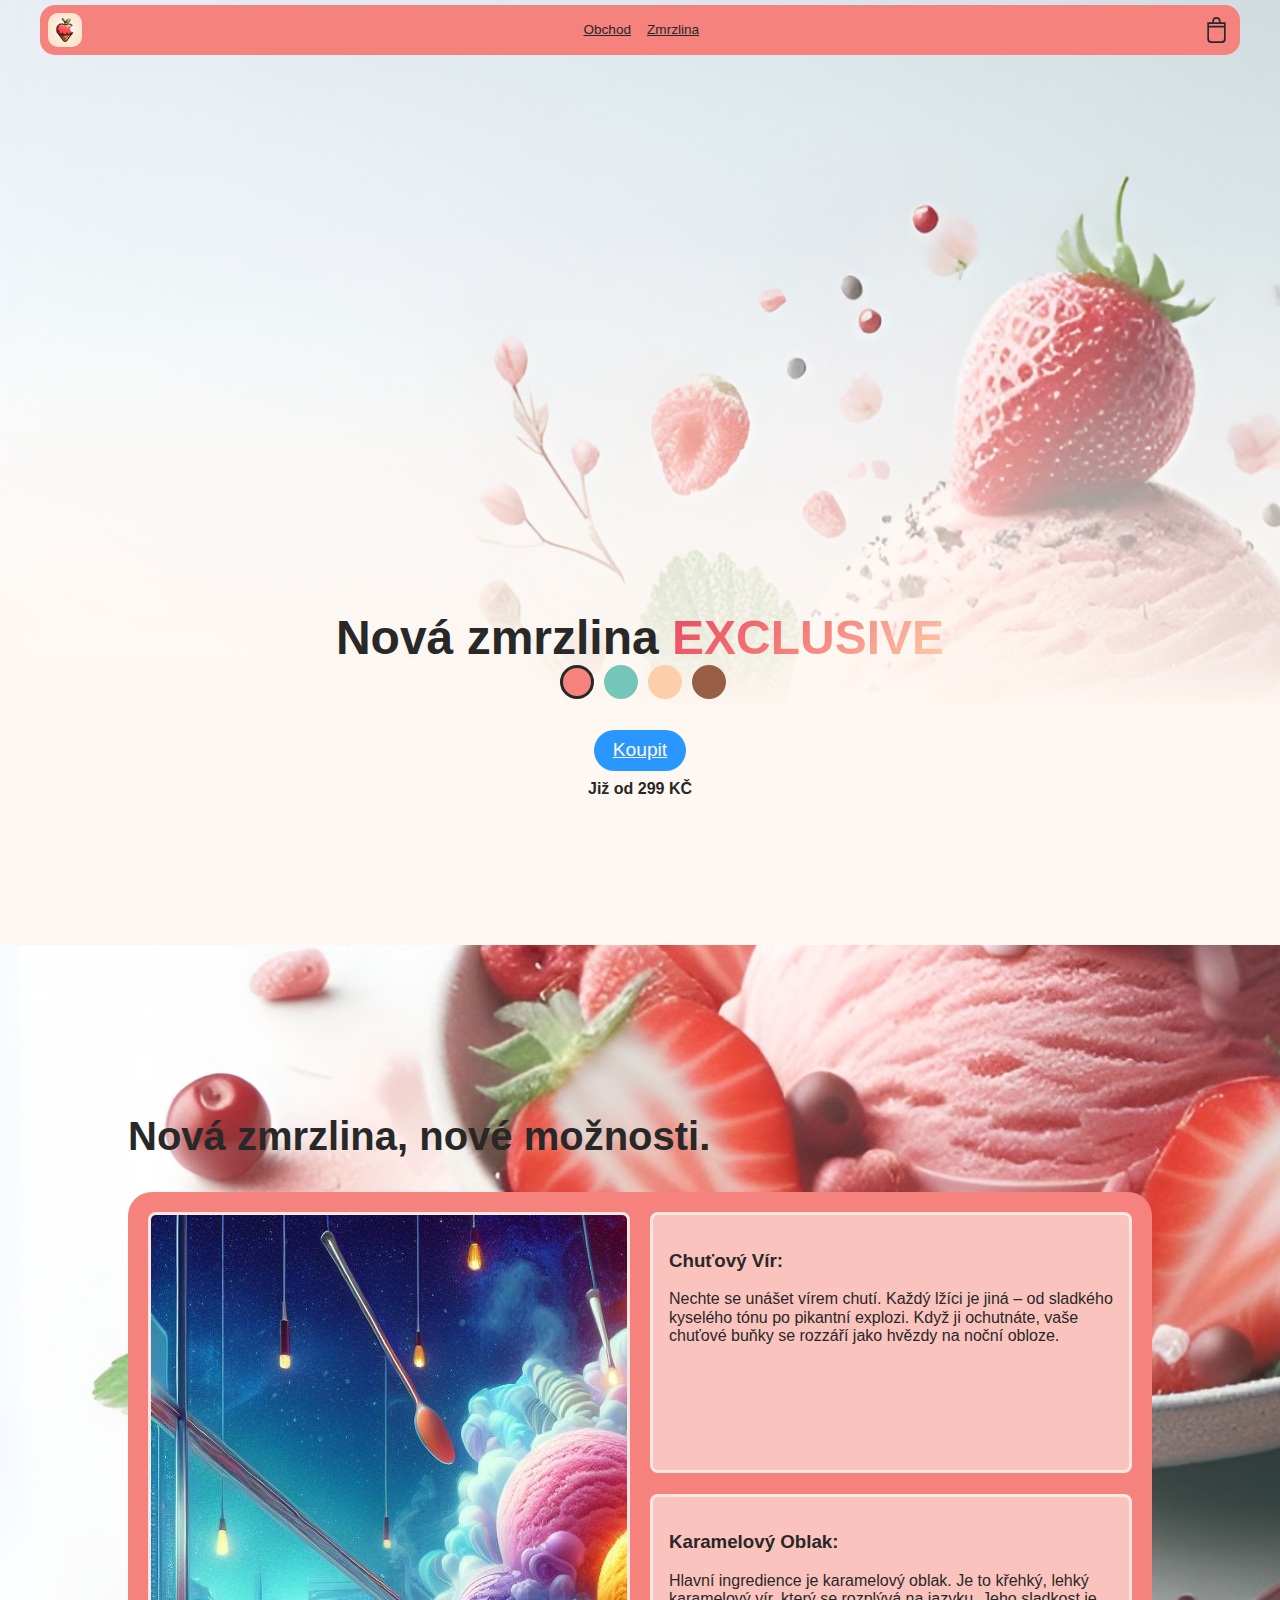
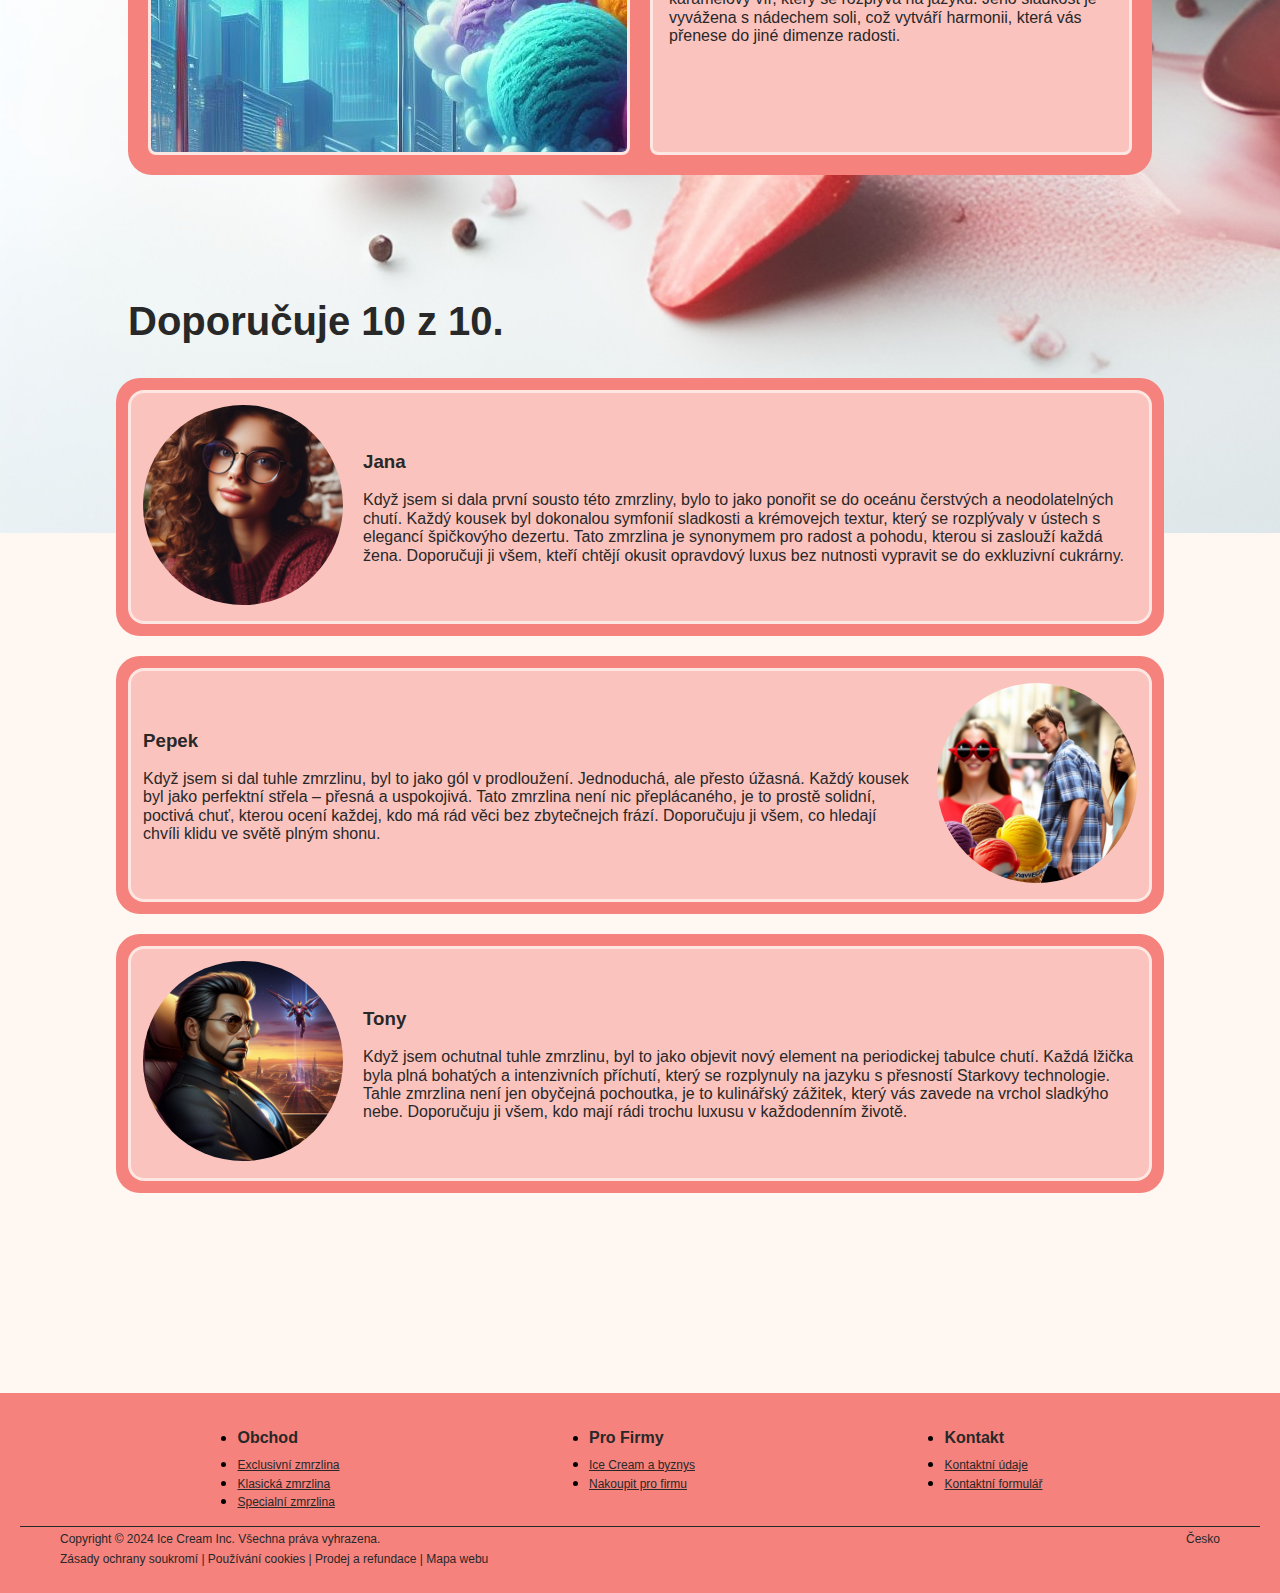
==== commit d5778b04: "3.0 - Highway to Hell" ====
--- a/exclusive.html
+++ b/exclusive.html
@@ -7,7 +7,7 @@
     <link rel="shortcut icon" href="./imgs/favicon.ico" type="image/x-icon">
 
     <link rel="stylesheet" href="./style/normalize.css">
-    <link rel="stylesheet" href="./style/my_normalize.css">
+    <link rel="stylesheet" href="./style/style.css">
     <link rel="stylesheet" href="./style/typography.css">
     <link rel="stylesheet" href="./style/layout.css">
     <link rel="stylesheet" href="./style/colors.css">
@@ -39,7 +39,7 @@
             <img class="exclusive__header__img img--responsive img--height exclusive__header__img--blue" alt="exclusivní zmrzlina na talířku" src="./imgs/exclusive_boruvka_up.jpg">
         </picture>
         <picture>
-            <source srcset="./imgs/exclusive_v.webp 600w, ./imgs/exclusive_vanilka_up.webp 1200w" type="image/webp" sizes="100vw">
+            <source srcset="./imgs/exclusive_vanilka.webp 600w, ./imgs/exclusive_vanilka_up.webp 1200w" type="image/webp" sizes="100vw">
             <source srcset="./imgs/exclusive_vanilka.jpg 600w" type="image/jpeg" sizes="100vw">
             <img class="exclusive__header__img img--responsive img--height exclusive__header__img--yellow" alt="exclusivní zmrzlina na talířku" src="./imgs/exclusive_vanilka_up.jpg">
         </picture>
@@ -77,8 +77,8 @@
             <h2 class="nadpis--center nadpis--2_5rem">Nová zmrzlina, nové možnosti.</h2>
             <div class="grid exclusive__section__grid theme-collor">
                 <picture class="grid-item--height2 exclusive__section__grid-item">
-                    <source srcset="./imgs/flavor512.webp 1000w, ./imgs/flavor1K.webp 2000w" type="image/webp" sizes="70vw">
-                    <source srcset="./imgs/flavor512.jpg 1000w" type="image/jpeg" sizes="70vw">
+                    <source srcset="./imgs/flavor512.webp 512w, ./imgs/flavor1K.webp 1000w" type="image/webp" sizes="(max-width: 1000px) 512px, 1000px">
+                    <source srcset="./imgs/flavor512.jpg 512w" type="image/jpeg" sizes="(max-width: 1000px) 512px, 1000px">
                     <img class="img--responsive img--height" src="./imgs/flavor1K.jpg" alt="zmrzlina z prachu chuti">
                 </picture>
                 <div class="exclusive__section__grid-item">
@@ -93,10 +93,11 @@
         </section>
         <section class="exclusive__main__section exclusive__reviews">
             <h2 class="nadpis--center nadpis--2_5rem">Doporučuje 10 z 10.</h2>
-            <div class="grid grid--one-col">
-                <div class="theme-collor exclusive__review ">
+            <div class="grid grid--one-col exclusive__reviews-grid">
+                <div class="theme-collor exclusive__review">
                     <div class="exclusive__item--white-card exclusive__review-inside">
                         <picture>
+                            <source srcset="./imgs/prof_pic_jana_450.webp" type="image/webp">
                             <img class="exclusive__review__profile-pic img--responsive" alt="profilovy obrazek" src="./imgs/prof_pic_jana_450.jpg">
                         </picture>
                         <div>
@@ -108,6 +109,7 @@
                 <div class="theme-collor exclusive__review ">
                     <div class="exclusive__item--white-card exclusive__review-inside exclusive__review-inside--switched">
                         <picture>
+                            <source srcset="./imgs/prof_pic_450.webp" type="image/webp">
                             <img class="exclusive__review__profile-pic img--responsive" alt="profilovy obrazek" src="./imgs/prof_pic_450.jpg">
                         </picture>
                         <div>
@@ -119,6 +121,7 @@
                 <div class="theme-collor exclusive__review ">
                     <div class="exclusive__item--white-card exclusive__review-inside">
                         <picture>
+                            <source srcset="./imgs/profile_pic_tony_450.webp" type="image/webp">
                             <img class="exclusive__review__profile-pic img--responsive" alt="profilovy obrazek" src="./imgs/profile_pic_tony_450.jpg">
                         </picture>
                         <div>
--- a/style/layout.css
+++ b/style/layout.css
@@ -17,7 +17,7 @@
 
 .grid--one-col {
     grid-template-columns: 1fr;
-    gap: 1rem;
+    gap: 1.25rem;
 }
 
 .grid-item--1x1, .grid-item--1x1 picture img{
@@ -86,7 +86,6 @@
 /*-------------------------------Nav-------------------------------*/
 
 nav {
-    background-color: var(--green);
     position: sticky;
     top: 5px;
     z-index: 10;
@@ -147,7 +146,6 @@
 }
 
 footer {
-    background-color: var(--green);
     padding: 20px;
     display: flex;
     flex-direction: column;
@@ -163,9 +161,7 @@
     content: "";
     width: 100%;
     height: 1px;
-    background-color: var(--black);
     order: 1;
-    
 }
 
 .footer__menu__list {
@@ -179,13 +175,6 @@
     padding: 0px 40px;
     flex-wrap: wrap;
     order: 2;
-}
-
-.footer__line {
-    content: "";
-    width: 100%;
-    height: 1px;
-    background-color: var(--black);
 }
 
 
@@ -226,7 +215,6 @@
 
 .swiper {
     width: 100%;
-    max-height: 1200px;
   }
 
 /*----Home-Gallery-----*/
@@ -386,6 +374,7 @@
 
 .exclusive__main {
     margin: 20vh 10vw;
+    gap: 10vh;
 }
 
 .exclusive__section__grid {
@@ -402,11 +391,9 @@
     
 }
 
-.exclusive__section__grid div {
+.exclusive__section__grid > div {
     height: calc(100% - 0.4rem - 2 * 1em);
     padding: 1em;
-    background-color: var(--white-90);
-    border: 0.2rem solid var(--white-ad);
     animation: slide-in linear forwards;
     animation-timeline: view();
     animation-range-start: cover;
@@ -433,7 +420,77 @@
     }
 }
 
-
+.exclusive__reviews > div {
+    justify-items: center;
+}
+
+.exclusive__review {
+    border-radius: 1.5rem;
+    padding: 0.75rem;
+    max-width: 75rem;
+    width: 100%;
+    animation: scale-down-up-down linear forwards;
+    animation-timeline: view();
+    animation-range-start: cover;
+    animation-range-end: cover;
+}
+
+@keyframes scale-down-up-down {
+    0%{
+        transform: scale(0.95);
+        opacity: 0.9;
+    }
+    35% {
+        transform: scale(1.05);
+        opacity: 1;
+    }
+    60% {
+        transform: scale(1.07);
+        opacity: 1;
+    }
+    85% {
+        transform: scale(1.05);
+        opacity: 1;
+    }
+    100%{
+        transform: scale(1.05);
+        opacity: 0.9;
+    }
+} 
+
+.exclusive__review-inside {
+    display: flex;
+    border-radius: 1rem;
+    gap: 1.25rem;
+    padding: 0.75rem;
+    align-items: center;
+    
+}
+
+@media only screen and (min-width: 601px) {
+    .exclusive__review-inside--switched{
+        justify-content: space-between;
+    }
+    .exclusive__review-inside--switched picture{
+        order: 1;
+    }}
+
+.exclusive__review__profile-pic {
+    max-width: 12.5rem;
+    min-width: 200px;
+    aspect-ratio: 1;
+    border-radius: 50%;
+}
+
+@media only screen and (max-width: 600px) {
+    .exclusive__review-inside{
+        justify-content: center;
+        flex-wrap: wrap;
+    }
+    .exclusive__review__profile-pic {
+        max-width:calc(100% - 0.5rem - 0.75rem);
+        padding: 0.5rem;
+    }}
 
 /*-----------------------------Kontakt--------------------------*/
 
--- a/style/colors.css
+++ b/style/colors.css
@@ -56,7 +56,14 @@
     opacity: 1;
 }
 
-
+nav, footer {
+    transition: all 0.5s;
+    background-color: var(--green);
+}
+
+footer::before {
+    background-color: var(--black);
+}
 
 /*----a-----*/
 .odkazy a {
@@ -82,6 +89,7 @@
     text-decoration: underline;
 }*/
 
+
 /*------SHOP ---------*/
 .shop__section__item--white {
     background-image: linear-gradient(135deg, #e8e5e5, #fafafa);
@@ -94,7 +102,6 @@
 .shop__section__item--blueberry {
     background-image: linear-gradient(135deg, #2d81f7, #699edf);
 }
-
 .shop__section__item--vanilla {
     background-image: linear-gradient(135deg, #f9c57d, #f9df9c);
 }*/
@@ -123,6 +130,7 @@
     box-shadow: 0px 2px 0.5rem 2px #2828288c;
 }
 
+
 /*-------product-----*/
 
 a.btn--product{
@@ -134,11 +142,8 @@
     background-color: #4aa5fb;
 }
 
+
 /*-------exclusive-----*/
-nav, footer {
-    transition: all 0.5s;
-}
-
 
 .exclusive__collor-selector--orange {
     background-color: var(--orange);
@@ -167,8 +172,13 @@
     --ex-theme: var(--brown);
 }
 
-.collor-theme-exclusive nav, .collor-theme-exclusive footer{
+.theme-collor{
     background-color: var(--ex-theme);
+}
+
+.exclusive__section__grid-item, .exclusive__item--white-card {
+    background-color: var(--white-90);
+    border: 0.2rem solid var(--white-ad);
 }
 
 
@@ -195,10 +205,6 @@
     background-size: cover;
 }
 
-.exclusive__section__grid {
-    background-color: var(--ex-theme);
-}
-
 
 
 /*----Swiper------*/
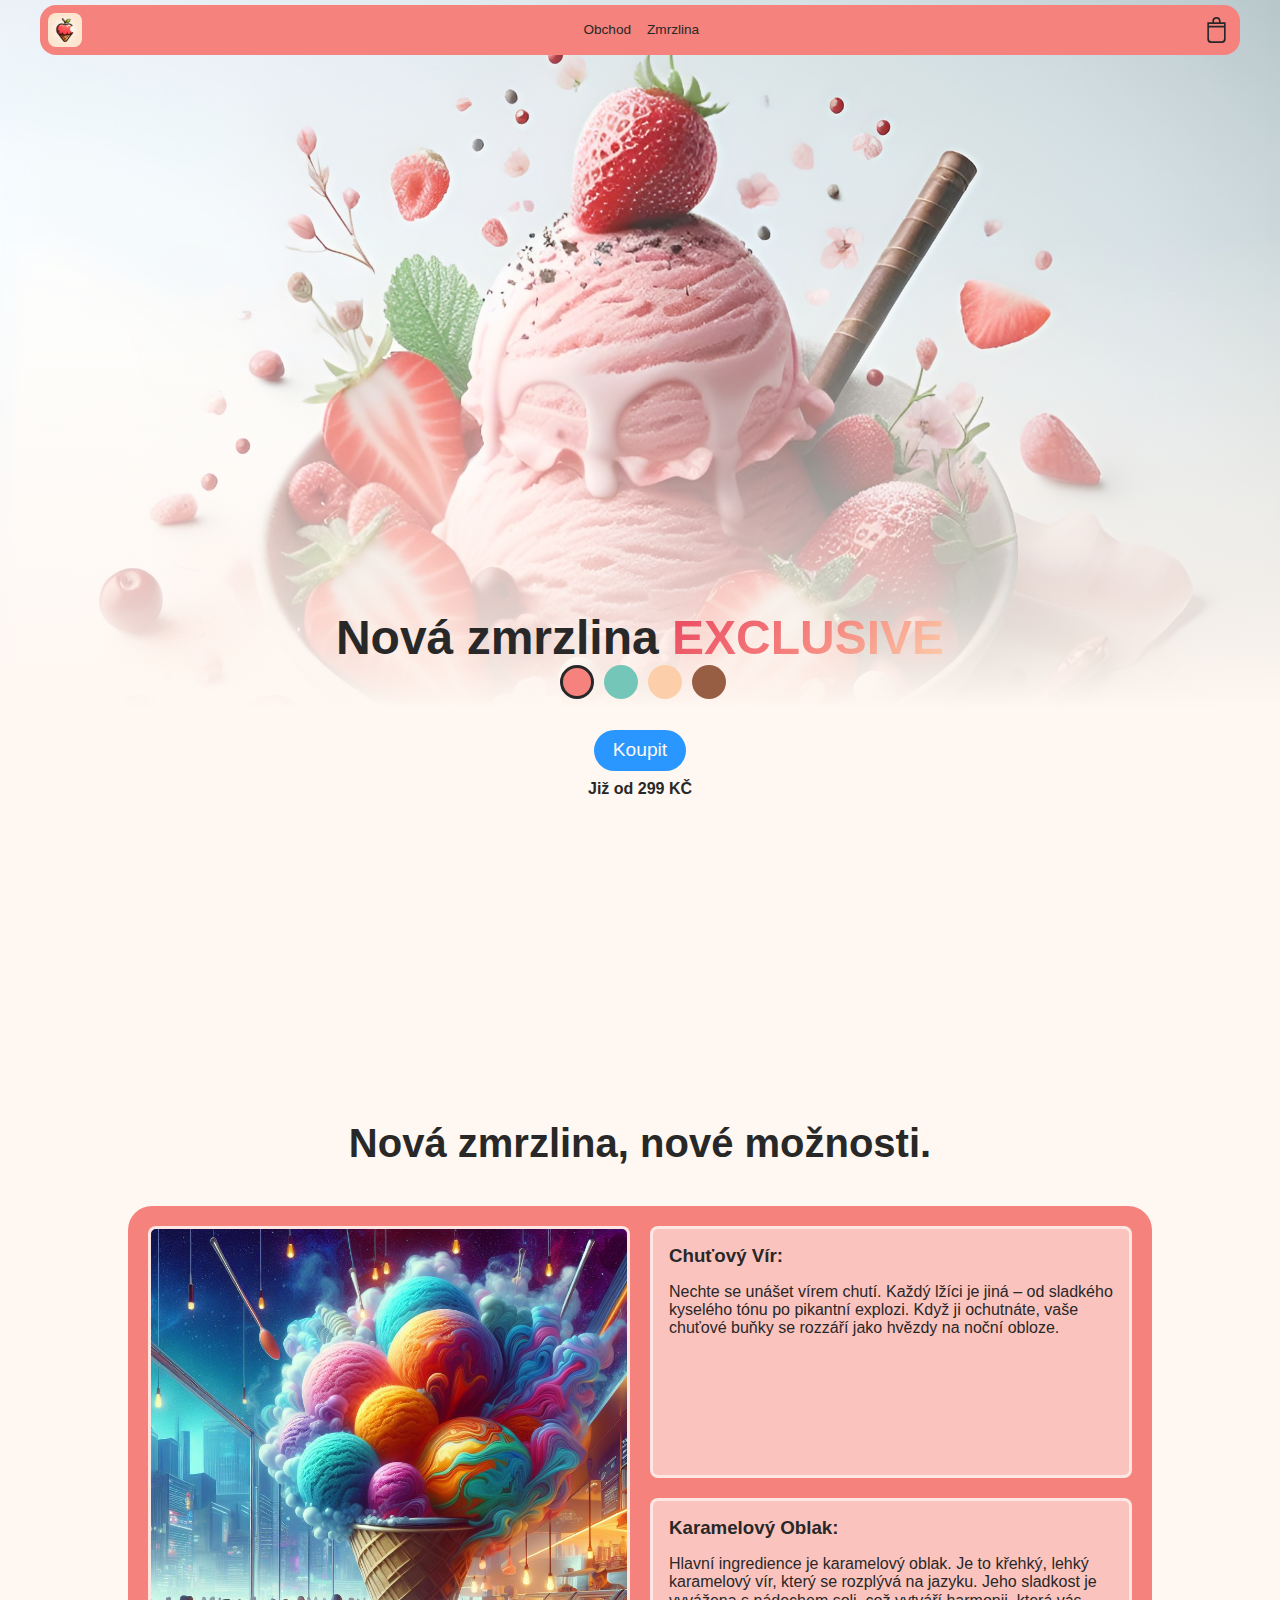
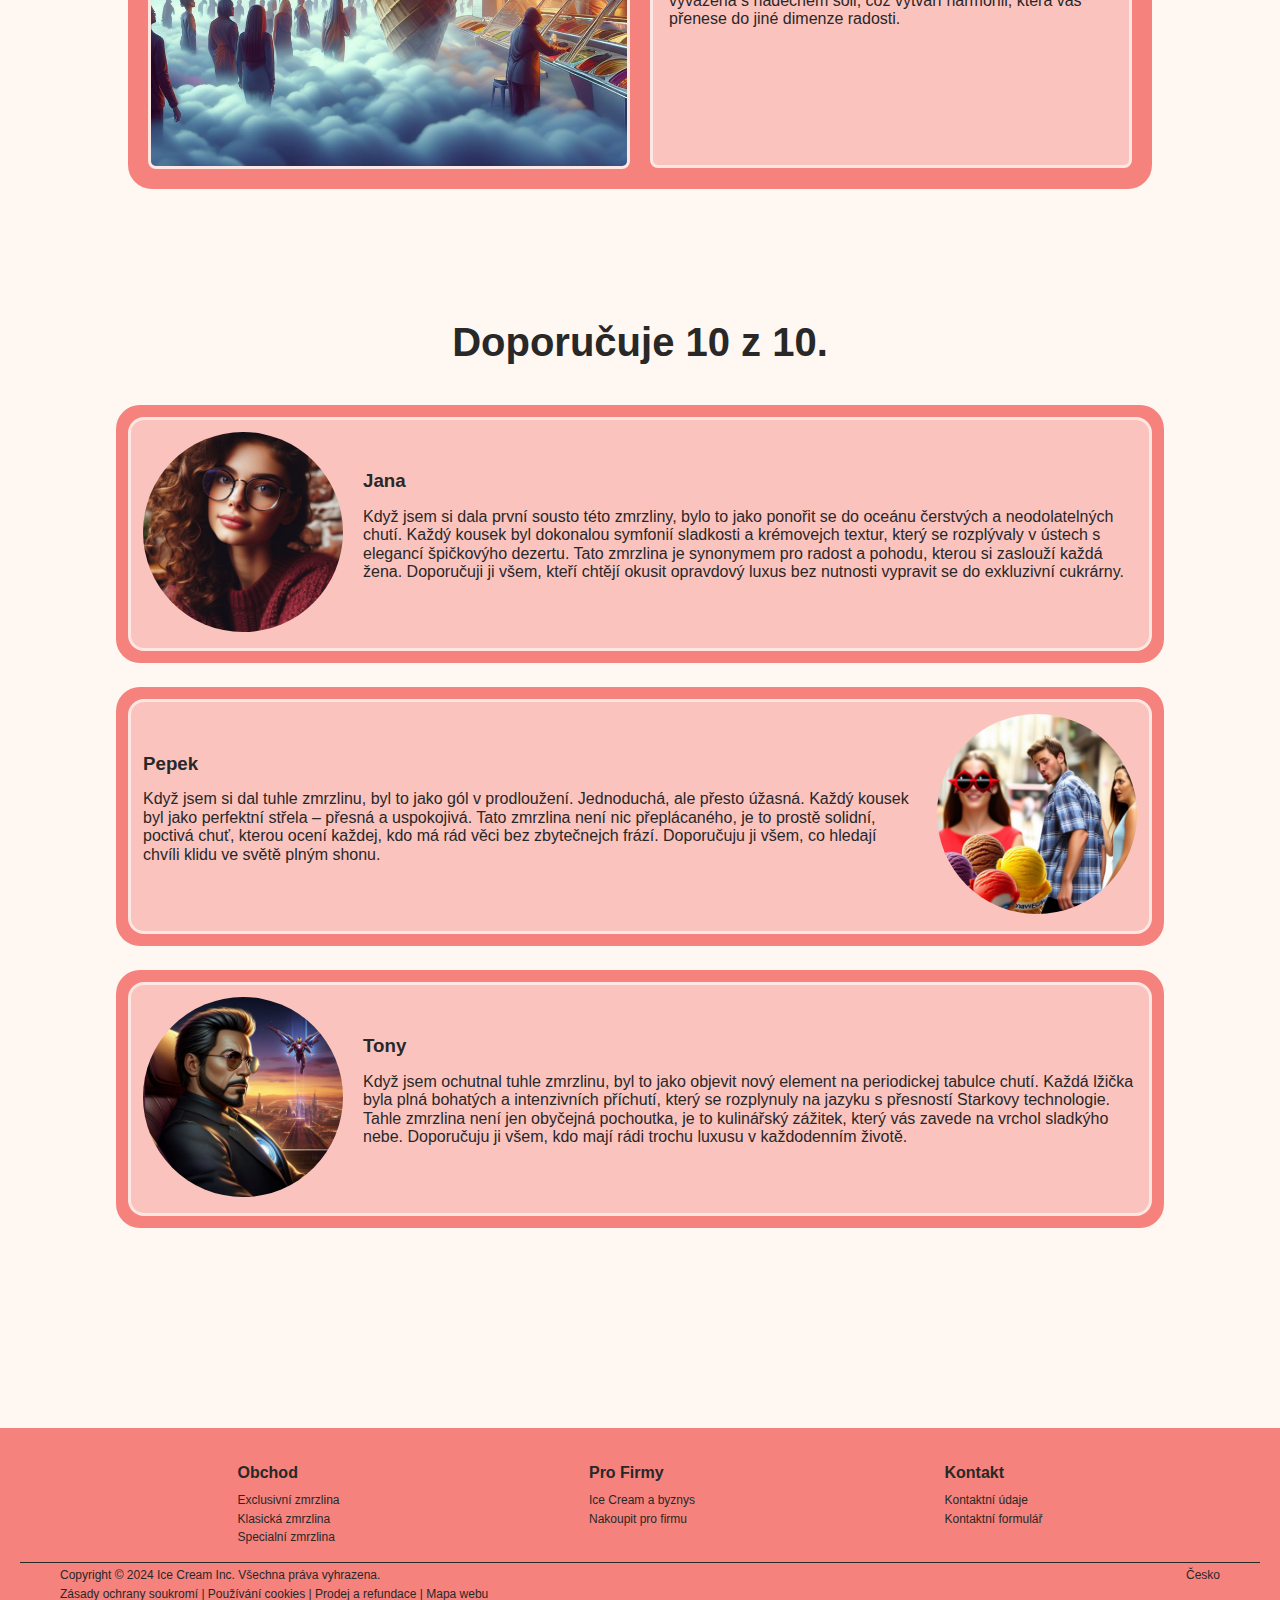
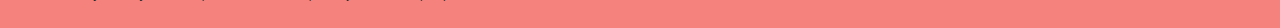
==== commit 17a89576: "3.4 - Sunshine of Your Love" ====
--- a/exclusive.html
+++ b/exclusive.html
@@ -149,7 +149,7 @@
             <ul class="footer__menu__list">
                 <li><h4>Kontakt</h4></li>
                 <li><a href="./kontakt.html#kon-info">Kontaktní údaje</a></li>
-                <li><a href="./kontakt.html#kon-folmular">Kontaktní formulář</a></li>
+                <li><a href="./kontakt.html">Kontaktní formulář</a></li>
             </ul>
         </div>
         <div class="footer__bottom">
--- a/style/style.css
+++ b/style/style.css
@@ -0,0 +1,145 @@
+.body--top-side-margin {
+    margin: 20px 20px 0px 20px;
+}
+
+.body--side-margin {
+    margin: 0px 20px;
+}
+
+.body--right-margin {
+    margin: 0px 20px 0px 0px;
+}
+
+.body--left-margin {
+    margin: 0px 0px 0px 20px;
+}
+
+.body--top-margin {
+    margin: 20px 0px 0px 0px;
+}
+
+/*----IMG------*/
+.img--responsive {
+    width: 100%;
+    object-fit: cover;
+    object-position: center;
+}
+
+.img--height {
+    height: 100%;
+}
+
+
+/*-----NADPISY-a-text----*/
+h2, h3, .nadpis{
+    margin: 0em;
+}
+
+h1,.podnadpis, .nadpis--hlavni {
+    margin: 0em 1em;
+}
+
+.napis--center {
+    padding: 0px 0px 20px 0px;
+    margin: 0px 20px;
+}
+
+.napis--left {
+    margin: 0px 1.25rem 0px 1.25rem;
+}
+
+.nadpis--center {
+    text-align: center;
+    padding: 1em 0.5em;
+}
+
+.nadpis--underline {
+    padding: 0.5em 0.5em 0em 0.5em;
+    border-bottom: 2px solid var(--black);
+}
+
+li {
+    list-style: none;
+    padding: 0;
+}
+
+a {
+    text-decoration: none;
+}
+
+
+
+
+
+
+
+.body--top-side-margin {
+    margin: 20px 20px 0px 20px;
+}
+
+.body--side-margin {
+    margin: 0px 20px;
+}
+
+.body--right-margin {
+    margin: 0px 20px 0px 0px;
+}
+
+.body--left-margin {
+    margin: 0px 0px 0px 20px;
+}
+
+.body--top-margin {
+    margin: 20px 0px 0px 0px;
+}
+
+/*----IMG------*/
+.img--responsive {
+    width: 100%;
+    object-fit: cover;
+    object-position: center;
+}
+
+.img--height {
+    height: 100%;
+}
+
+
+/*-----NADPISY-a-text----*/
+h2, h3, .nadpis{
+    margin: 0em;
+}
+
+h1,.podnadpis, .nadpis--hlavni {
+    margin: 0em 1em;
+}
+
+.napis--center {
+    padding: 0px 0px 20px 0px;
+    margin: 0px 20px;
+}
+
+.napis--left {
+    margin: 0px 1.25rem 0px 1.25rem;
+}
+
+.nadpis--center {
+    text-align: center;
+    padding: 1em 0.5em;
+}
+
+.nadpis--underline {
+    padding: 0.5em 0.5em 0em 0.5em;
+    border-bottom: 2px solid var(--black);
+}
+
+li {
+    list-style: none;
+    padding: 0;
+}
+
+a {
+    text-decoration: none;
+}
+
+
--- a/style/layout.css
+++ b/style/layout.css
@@ -89,8 +89,8 @@
     position: sticky;
     top: 5px;
     z-index: 10;
-    border-radius: 15px;
-    margin: 0px 2.5rem;
+    border-radius: 1rem;
+    margin: auto;
     height: 5vh;
     min-height: 50px;
     width: calc(100% - 80px);
@@ -118,7 +118,7 @@
 
 .nav__li--1x1 img{
     height: 100%;
-    border-radius: 10px;
+    border-radius: calc(1rem - 8px);
 }
 
 .nav__cart{
@@ -387,8 +387,16 @@
 
 .exclusive__section__grid-item{
     border-radius: 0.5rem;
-    overflow: hidden;
-    
+    overflow: hidden;  
+}
+
+@media only screen and (max-width: 400px) {
+    .exclusive__section__grid {
+        padding: 1rem;
+    }
+    .exclusive__section__grid-item{
+        border-radius: 0.75rem;
+    }
 }
 
 .exclusive__section__grid > div {
@@ -420,8 +428,9 @@
     }
 }
 
-.exclusive__reviews > div {
+.exclusive__reviews-grid {
     justify-items: center;
+    gap: 1.5rem;
 }
 
 .exclusive__review {
@@ -483,6 +492,9 @@
 }
 
 @media only screen and (max-width: 600px) {
+    .exclusive__reviews-grid {
+        gap: 3rem;
+    }
     .exclusive__review-inside{
         justify-content: center;
         flex-wrap: wrap;
